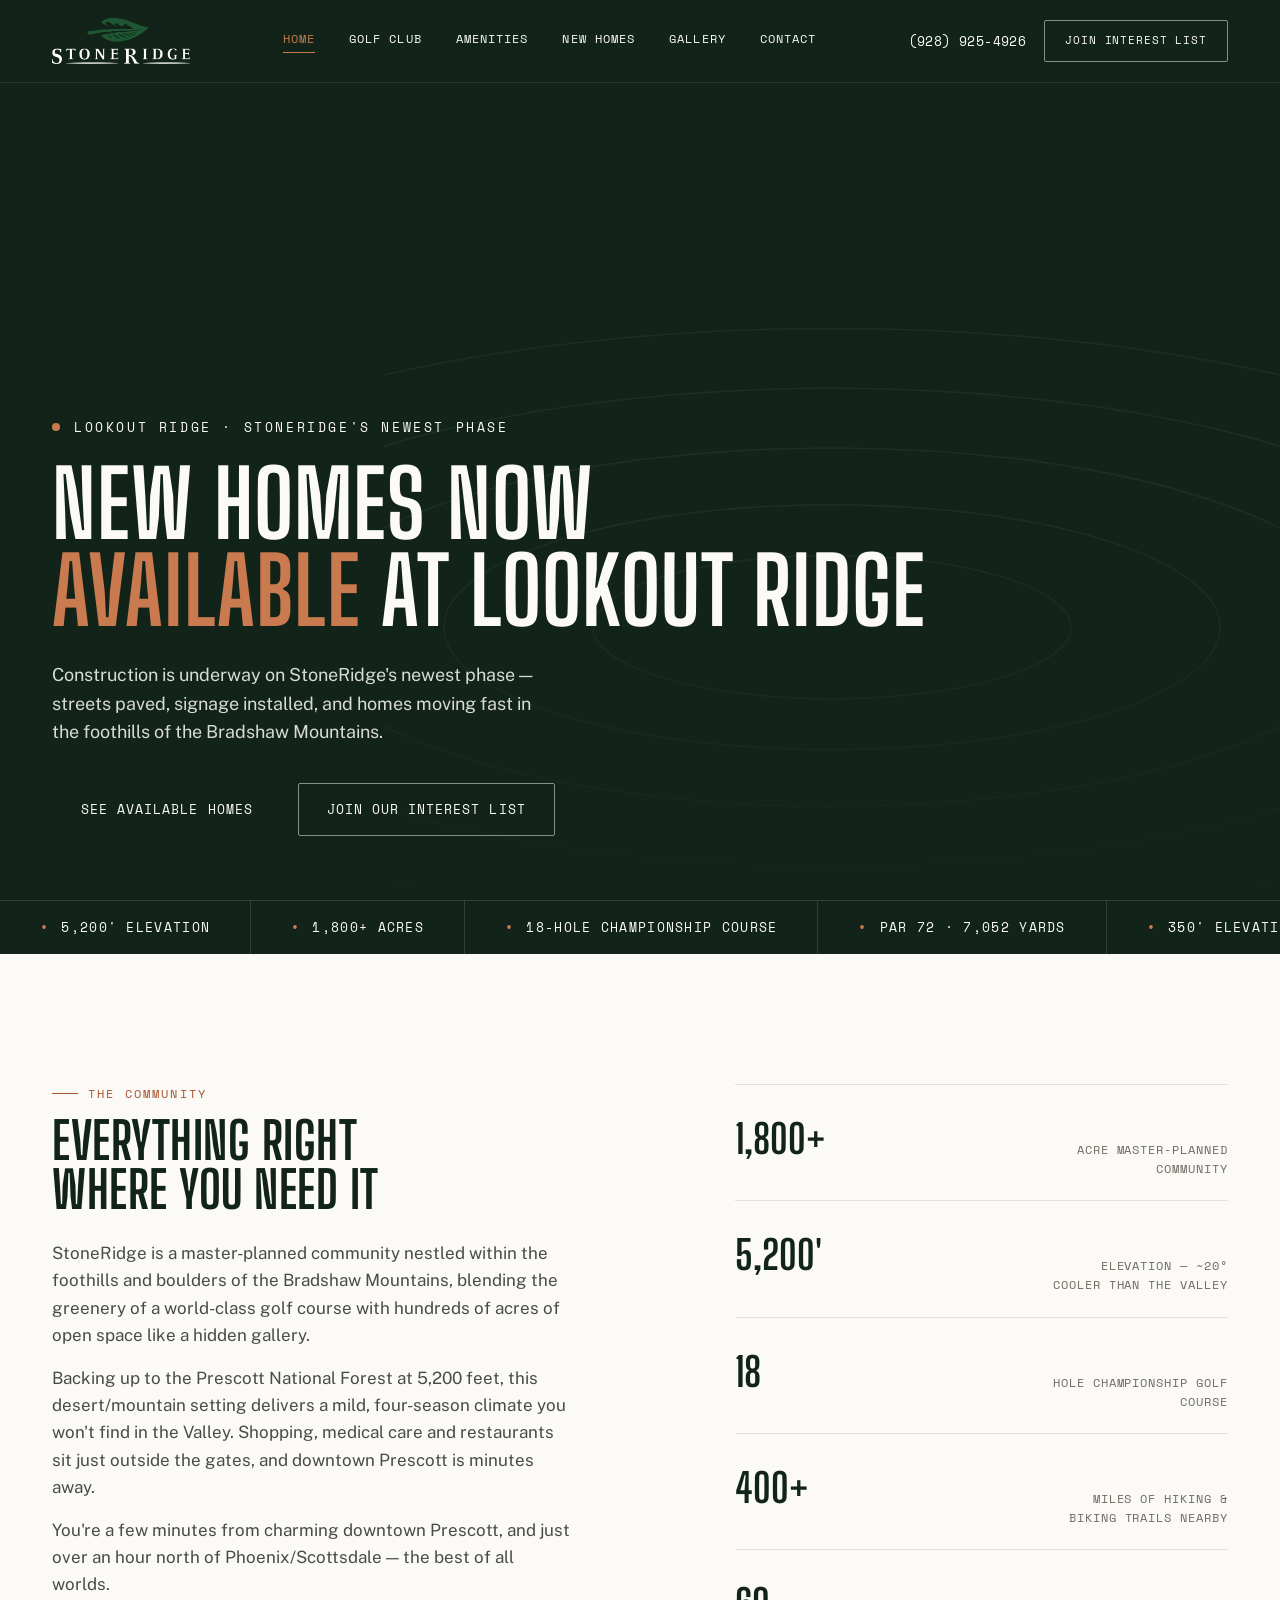
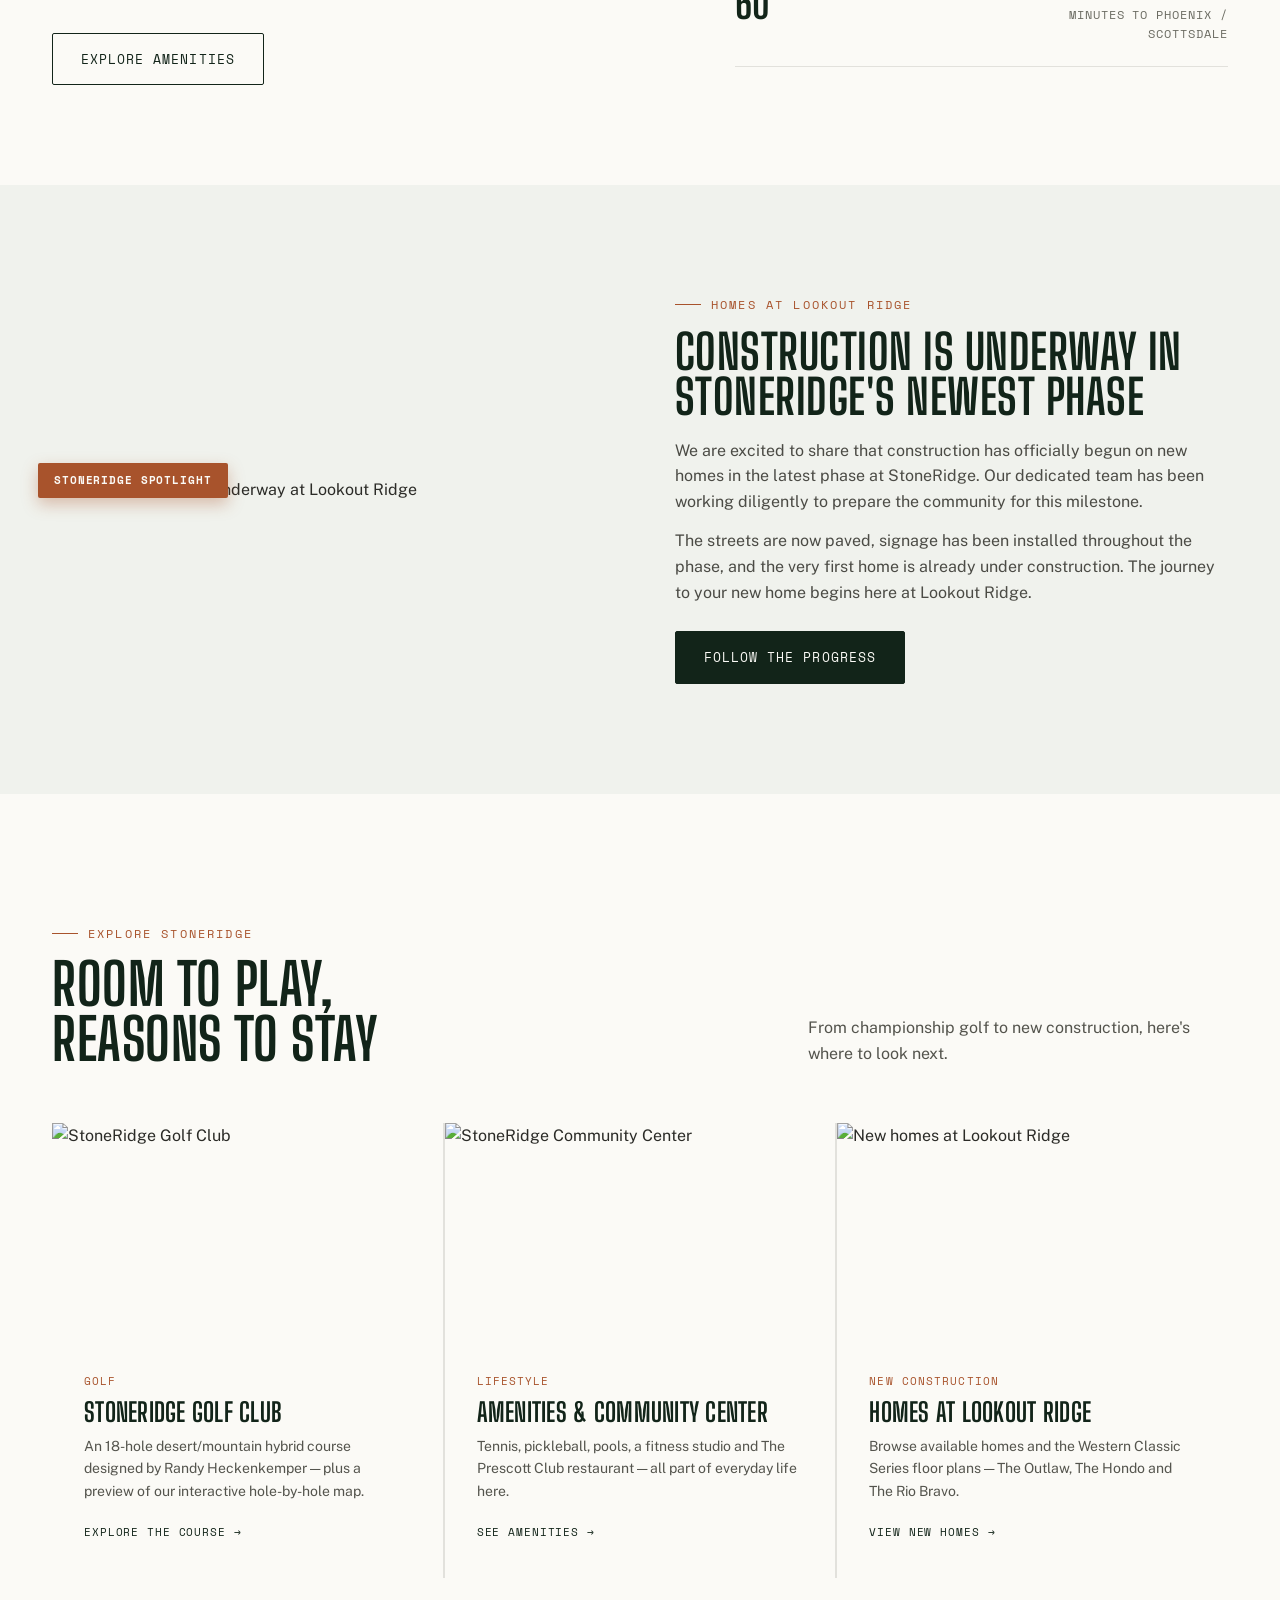
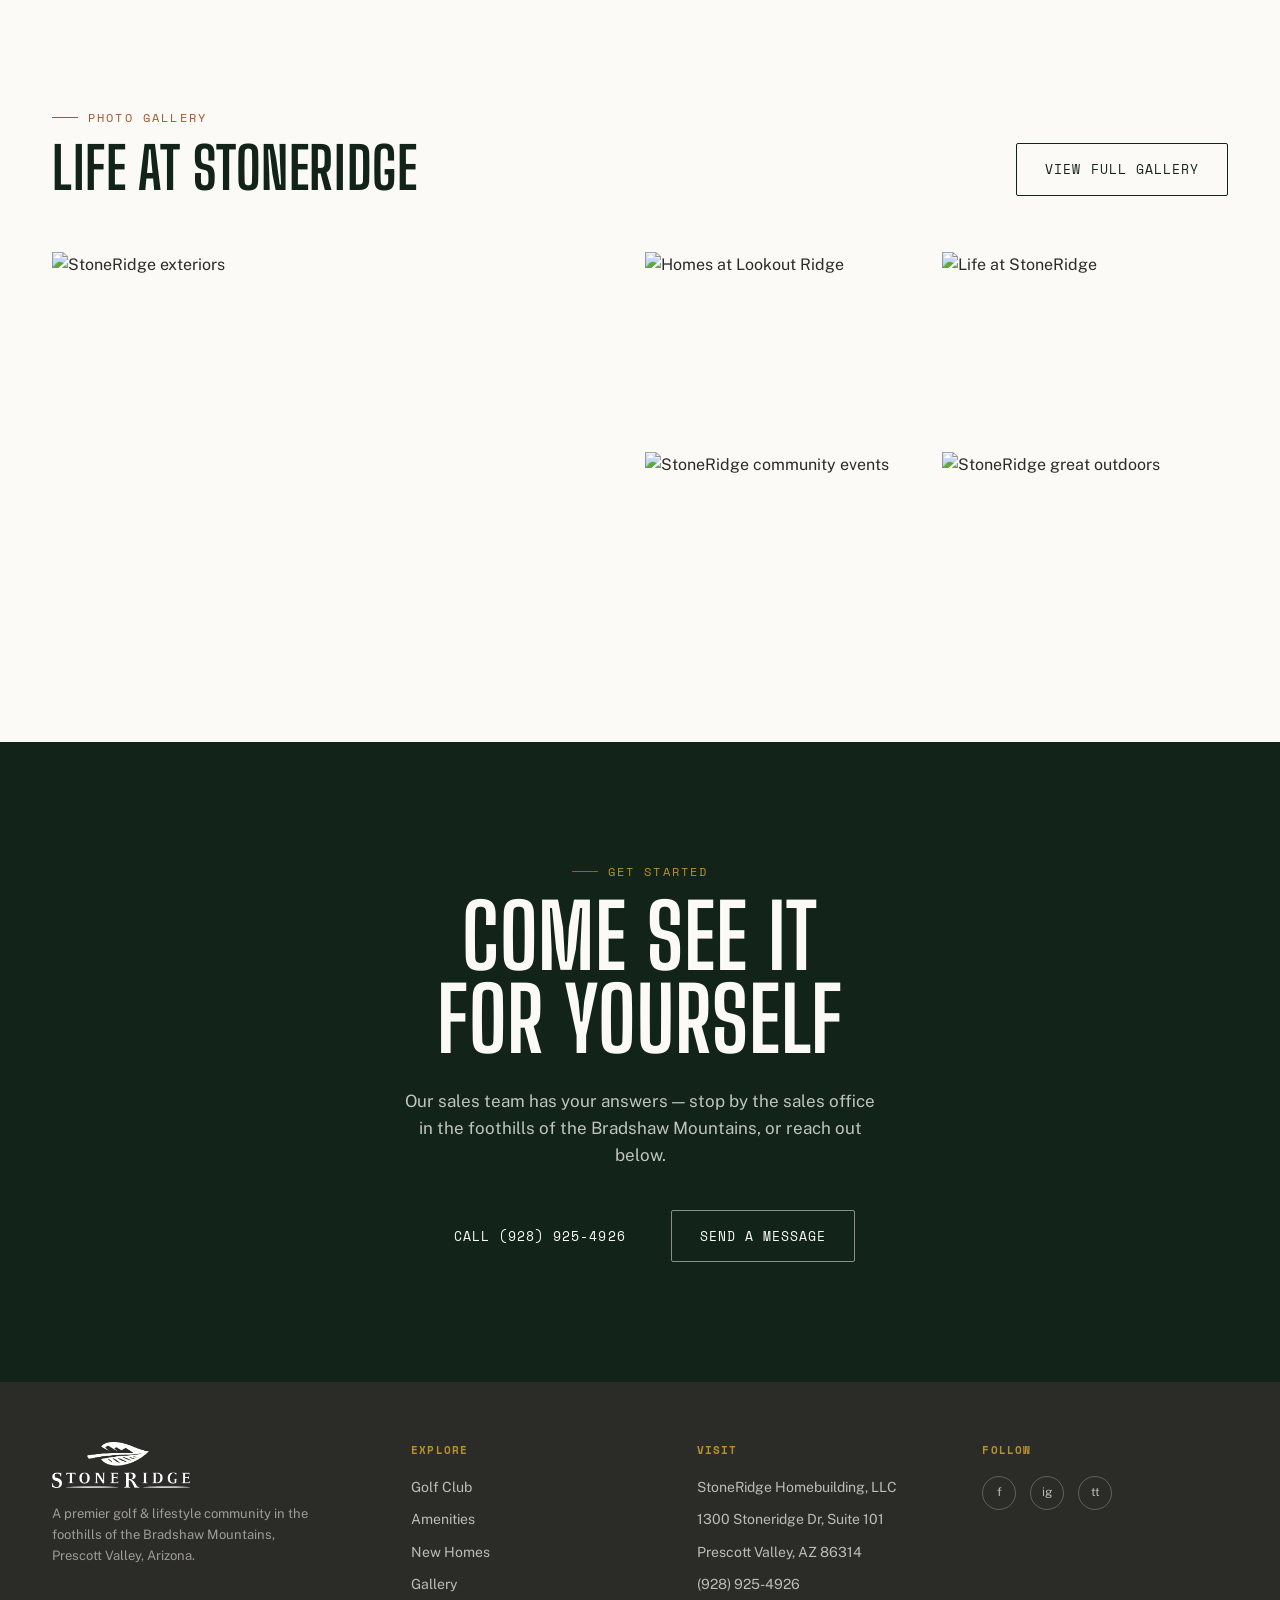
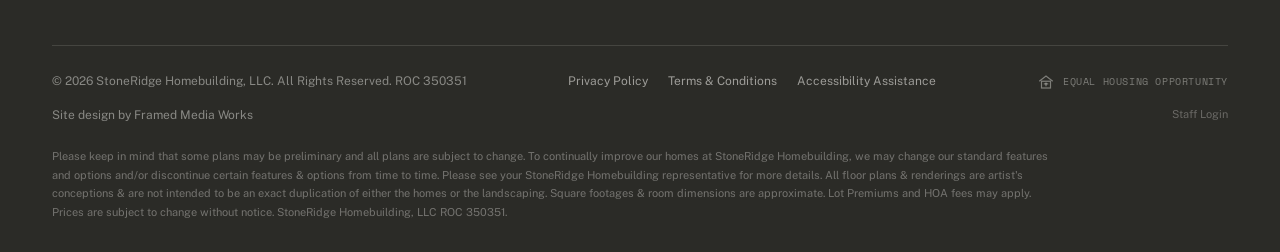
==== index.html @ 7a3c0e63 "Add files via upload" ====
<!DOCTYPE html>
<html lang="en">
<head>
<meta charset="UTF-8">
<meta name="viewport" content="width=device-width, initial-scale=1.0">
<meta name="description" content="New homes now available at Lookout Ridge in StoneRidge, an 1800+ acre golf community in the foothills of the Bradshaw Mountains, Prescott Valley, AZ.">
<link rel="icon" type="image/png" href="logo.png">
<title>StoneRidge | New Homes Now Available at Lookout Ridge — Prescott Valley, AZ</title>
<link rel="preconnect" href="https://fonts.googleapis.com">
<link rel="preconnect" href="https://fonts.gstatic.com" crossorigin>
<link href="https://fonts.googleapis.com/css2?family=Big+Shoulders+Display:wght@500;600;700;800&family=Public+Sans:ital,wght@0,400;0,500;0,600;0,700;1,400&family=Space+Mono:wght@400;700&family=Cormorant+Garamond:wght@500;600;700&display=swap" rel="stylesheet">
<link rel="stylesheet" href="styles.css">
</head>
<body>

<header id="siteHeader">
  <div class="wrap">
    <a href="index.html" class="brand">
      <img src="logo.png" alt="StoneRidge logo">
    </a>
    <nav class="primary">
      <a href="index.html" class="active">Home</a>
      <a href="golf.html">Golf Club</a>
      <a href="amenities.html">Amenities</a>
      <a href="homes.html">New Homes</a>
      <a href="gallery.html">Gallery</a>
      <a href="contact.html">Contact</a>
    </nav>
    <div class="nav-actions">
      <a href="tel:9289254926" class="nav-phone">(928) 925-4926</a>
      <a href="contact.html" class="btn btn-ghost nav-cta" style="padding:11px 20px; font-size:11px;">Join Interest List</a>
      <button class="menu-toggle" aria-label="Menu"><span></span><span></span><span></span></button>
    </div>
  </div>
</header>

<section class="hero" id="top">
  <video class="hero-video" autoplay muted loop playsinline poster="https://dlqxt4mfnxo6k.cloudfront.net/stoneridgeaz.com/aHR0cHM6Ly9zMy5hbWF6b25hd3MuY29tL2J1aWxkZXJjbG91ZC9mZTkyZGUzYTQyYTE5ZjgwYjQ0NTRmMjgwMTBiMTljNC5qcGVn/1200/1200">
    <source src="https://s3.amazonaws.com/buildercloud/4cd94a18edd089f6a15678c3bdba59fe.mp4" type="video/mp4">
  </video>
  <div class="hero-scrim"></div>
  <div class="hero-content">
    <div class="wrap">
      <div class="hero-tag"><span></span>Lookout Ridge &middot; StoneRidge's Newest Phase</div>
      <h1>New Homes Now<br><em>Available</em> at Lookout Ridge</h1>
      <p class="hero-sub">Construction is underway on StoneRidge's newest phase &mdash; streets paved, signage installed, and homes moving fast in the foothills of the Bradshaw Mountains.</p>
      <div class="hero-ctas">
        <a href="homes.html" class="btn btn-solid">See Available Homes</a>
        <a href="contact.html" class="btn btn-ghost">Join Our Interest List</a>
      </div>
    </div>
  </div>
</section>

<div class="ticker">
  <div class="ticker-track" id="tickerTrack"></div>
</div>

<section class="intro">
  <div class="wrap intro-grid">
    <div>
      <div class="eyebrow">The Community</div>
      <h2>Everything right<br>where you need it</h2>
      <p>StoneRidge is a master-planned community nestled within the foothills and boulders of the Bradshaw Mountains, blending the greenery of a world-class golf course with hundreds of acres of open space like a hidden gallery.</p>
      <p>Backing up to the Prescott National Forest at 5,200 feet, this desert/mountain setting delivers a mild, four-season climate you won't find in the Valley. Shopping, medical care and restaurants sit just outside the gates, and downtown Prescott is minutes away.</p>
      <p>You're a few minutes from charming downtown Prescott, and just over an hour north of Phoenix/Scottsdale &mdash; the best of all worlds.</p>
      <div style="margin-top:34px;"><a href="amenities.html" class="btn btn-line">Explore Amenities</a></div>
    </div>
    <div class="reveal stat-col">
      <div class="stat-row"><span class="num">1,800+</span><span class="label">Acre Master-Planned Community</span></div>
      <div class="stat-row"><span class="num">5,200'</span><span class="label">Elevation &mdash; ~20&deg; Cooler Than the Valley</span></div>
      <div class="stat-row"><span class="num">18</span><span class="label">Hole Championship Golf Course</span></div>
      <div class="stat-row"><span class="num">400+</span><span class="label">Miles of Hiking &amp; Biking Trails Nearby</span></div>
      <div class="stat-row"><span class="num">60</span><span class="label">Minutes to Phoenix / Scottsdale</span></div>
    </div>
  </div>
</section>

<section class="spotlight">
  <div class="wrap spotlight-grid">
    <div class="spotlight-photo reveal">
      <span class="spot-badge">StoneRidge Spotlight</span>
      <img src="https://dlqxt4mfnxo6k.cloudfront.net/stoneridgeaz.com/aHR0cHM6Ly9zMy5hbWF6b25hd3MuY29tL2J1aWxkZXJjbG91ZC84OTZjNGMxN2I1YjY0ZDI0NjM1M2QxNGMyM2ExODU1OC5qcGVn/exact/webp/900/650" alt="Home construction underway at Lookout Ridge" loading="lazy">
    </div>
    <div class="reveal">
      <div class="eyebrow">Homes at Lookout Ridge</div>
      <h2>Construction is underway in StoneRidge's newest phase</h2>
      <p>We are excited to share that construction has officially begun on new homes in the latest phase at StoneRidge. Our dedicated team has been working diligently to prepare the community for this milestone.</p>
      <p>The streets are now paved, signage has been installed throughout the phase, and the very first home is already under construction. The journey to your new home begins here at Lookout Ridge.</p>
      <div style="margin-top:26px;"><a href="homes.html" class="btn btn-solid">Follow the Progress</a></div>
    </div>
  </div>
</section>

<section class="amenities" style="padding-top:130px;">
  <div class="wrap">
    <div class="sec-head">
      <div>
        <div class="eyebrow">Explore StoneRidge</div>
        <h2>Room to play,<br>reasons to stay</h2>
      </div>
      <p>From championship golf to new construction, here's where to look next.</p>
    </div>
    <div class="reveal teaser-grid">
      <a href="golf.html" class="teaser-card">
        <div class="teaser-photo"><img src="https://dlqxt4mfnxo6k.cloudfront.net/stoneridgeaz.com/aHR0cHM6Ly9zMy5hbWF6b25hd3MuY29tL2J1aWxkZXJjbG91ZC9hYTNhNzZiZWFmZDJlMjJmYTNmMjhjZjY3Y2JlMjE2MS5qcGVn/webp/900/700" alt="StoneRidge Golf Club" loading="lazy"></div>
        <div class="teaser-body">
          <div class="plan-eyebrow">Golf</div>
          <h3>StoneRidge Golf Club</h3>
          <p>An 18-hole desert/mountain hybrid course designed by Randy Heckenkemper &mdash; plus a preview of our interactive hole-by-hole map.</p>
          <span class="teaser-link">Explore the Course</span>
        </div>
      </a>
      <a href="amenities.html" class="teaser-card">
        <div class="teaser-photo"><img src="https://dlqxt4mfnxo6k.cloudfront.net/stoneridgeaz.com/aHR0cHM6Ly9zMy5hbWF6b25hd3MuY29tL2J1aWxkZXJjbG91ZC9jOWQwM2YyOTIwMWM0OTZlNTkwODJlMjNkZmJhNjliZS53ZWJw/webp/900/700" alt="StoneRidge Community Center" loading="lazy"></div>
        <div class="teaser-body">
          <div class="plan-eyebrow">Lifestyle</div>
          <h3>Amenities &amp; Community Center</h3>
          <p>Tennis, pickleball, pools, a fitness studio and The Prescott Club restaurant &mdash; all part of everyday life here.</p>
          <span class="teaser-link">See Amenities</span>
        </div>
      </a>
      <a href="homes.html" class="teaser-card">
        <div class="teaser-photo"><img src="https://dlqxt4mfnxo6k.cloudfront.net/stoneridgeaz.com/aHR0cHM6Ly9zMy5hbWF6b25hd3MuY29tL2J1aWxkZXJjbG91ZC8zYThkZTEyMGMwMTIxODY3ODQwZTRhNTZhMjQyNDRmYi5qcGVn/exact/webp/900/700" alt="New homes at Lookout Ridge" loading="lazy"></div>
        <div class="teaser-body">
          <div class="plan-eyebrow">New Construction</div>
          <h3>Homes at Lookout Ridge</h3>
          <p>Browse available homes and the Western Classic Series floor plans &mdash; The Outlaw, The Hondo and The Rio Bravo.</p>
          <span class="teaser-link">View New Homes</span>
        </div>
      </a>
    </div>
  </div>
</section>

<section class="gallery" style="padding-top:0;">
  <div class="wrap">
    <div class="sec-head">
      <div>
        <div class="eyebrow">Photo Gallery</div>
        <h2>Life at StoneRidge</h2>
      </div>
      <a href="gallery.html" class="btn btn-line">View Full Gallery</a>
    </div>
    <div class="reveal gal-grid">
      <a href="gallery.html"><img src="https://dlqxt4mfnxo6k.cloudfront.net/stoneridgeaz.com/aHR0cHM6Ly9zMy5hbWF6b25hd3MuY29tL2J1aWxkZXJjbG91ZC84NWZhNGJhYWIwMTkyYTM4ZWUxYTkwYjQyMjZkYTc2NS5qcGVn/exact/webp/600/400" alt="StoneRidge exteriors" loading="lazy"></a>
      <a href="gallery.html"><img src="https://dlqxt4mfnxo6k.cloudfront.net/stoneridgeaz.com/aHR0cHM6Ly9zMy5hbWF6b25hd3MuY29tL2J1aWxkZXJjbG91ZC84OTZjNGMxN2I1YjY0ZDI0NjM1M2QxNGMyM2ExODU1OC5qcGVn/exact/webp/600/400" alt="Homes at Lookout Ridge" loading="lazy"></a>
      <a href="gallery.html"><img src="https://dlqxt4mfnxo6k.cloudfront.net/stoneridgeaz.com/aHR0cHM6Ly9zMy5hbWF6b25hd3MuY29tL2J1aWxkZXJjbG91ZC9jNjJhMzlmMDJiMDMyZDU4MjZkNjAzMTY3MjY1ZTQ4My5qcGVn/exact/webp/600/400" alt="Life at StoneRidge" loading="lazy"></a>
      <a href="gallery.html"><img src="https://dlqxt4mfnxo6k.cloudfront.net/stoneridgeaz.com/aHR0cHM6Ly9zMy5hbWF6b25hd3MuY29tL2J1aWxkZXJjbG91ZC9hMTM5NzY1ODY3YTRmMjQ4MzAxZWVmYzVhZGE2NzVjMy5qcGVn/exact/webp/600/400" alt="StoneRidge community events" loading="lazy"></a>
      <a href="gallery.html"><img src="https://dlqxt4mfnxo6k.cloudfront.net/stoneridgeaz.com/aHR0cHM6Ly9zMy5hbWF6b25hd3MuY29tL2J1aWxkZXJjbG91ZC8xNTFjODNmYzQwODFlNjUzOWVmNmFmYmUzOGU5MTdjZi5qcGVn/exact/webp/600/400" alt="StoneRidge great outdoors" loading="lazy"></a>
    </div>
  </div>
</section>

<section class="cta" id="contact">
  <div class="wrap">
    <div class="eyebrow" style="justify-content:center; color:var(--gold);">Get Started</div>
    <h2>Come see it<br>for yourself</h2>
    <p>Our sales team has your answers &mdash; stop by the sales office in the foothills of the Bradshaw Mountains, or reach out below.</p>
    <div class="cta-ctas">
      <a href="tel:9289254926" class="btn btn-solid">Call (928) 925-4926</a>
      <a href="contact.html" class="btn btn-ghost">Send a Message</a>
    </div>
  </div>
</section>

<footer>
  <div class="wrap">
    <div class="foot-grid">
      <div class="foot-brand">
        <img src="logo.png" alt="StoneRidge logo" style="height:46px; filter:brightness(0) invert(1); margin-bottom:16px;">
        <p>A premier golf &amp; lifestyle community in the foothills of the Bradshaw Mountains, Prescott Valley, Arizona.</p>
      </div>
      <div>
        <h5>Explore</h5>
        <ul>
          <li><a href="golf.html">Golf Club</a></li>
          <li><a href="amenities.html">Amenities</a></li>
          <li><a href="homes.html">New Homes</a></li>
          <li><a href="gallery.html">Gallery</a></li>
        </ul>
      </div>
      <div>
        <h5>Visit</h5>
        <ul>
          <li>StoneRidge Homebuilding, LLC</li>
          <li>1300 Stoneridge Dr, Suite 101</li>
          <li>Prescott Valley, AZ 86314</li>
          <li><a href="tel:9289254926">(928) 925-4926</a></li>
        </ul>
      </div>
      <div>
        <h5>Follow</h5>
        <div class="foot-social">
          <a href="https://www.facebook.com/StoneRidgeCommunityCenter/" aria-label="Facebook">f</a>
          <a href="https://www.instagram.com/stoneridgeaz" aria-label="Instagram">ig</a>
          <a href="https://www.tiktok.com/@stoneridgeaz" aria-label="TikTok">tt</a>
        </div>
      </div>
    </div>
    <div class="foot-bottom">
      <span>&copy; 2026 StoneRidge Homebuilding, LLC. All Rights Reserved. ROC 350351</span>
      <div class="foot-links">
        <a href="https://www.stoneridgeaz.com/privacy-policy">Privacy Policy</a>
        <a href="https://www.stoneridgeaz.com/terms">Terms &amp; Conditions</a>
        <a href="https://www.stoneridgeaz.com/accessibility">Accessibility Assistance</a>
      </div>
      <span class="eq-housing">Equal Housing Opportunity</span>
      <span>Site design by Framed Media Works</span>
      <a href="admin/" style="color:rgba(251,250,246,0.3); font-size:11px;">Staff Login</a>
    </div>
    <p class="foot-legal">Please keep in mind that some plans may be preliminary and all plans are subject to change. To continually improve our homes at StoneRidge Homebuilding, we may change our standard features and options and/or discontinue certain features &amp; options from time to time. Please see your StoneRidge Homebuilding representative for more details. All floor plans &amp; renderings are artist's conceptions &amp; are not intended to be an exact duplication of either the homes or the landscaping. Square footages &amp; room dimensions are approximate. Lot Premiums and HOA fees may apply. Prices are subject to change without notice. StoneRidge Homebuilding, LLC ROC 350351.</p>
  </div>
</footer>

<script src="site.js"></script>
</body>
</html>
---- styles.css ----
:root{
  --pine:#1E3A2B;
  --pine-dark:#122419;
  --canyon:#A8532C;
  --canyon-light:#C97A4F;
  --stone:#F0F2ED;
  --stone-deep:#E4E7DD;
  --granite:#2B2B27;
  --gold:#B8912F;
  --ivory:#FBFAF6;
  --line:rgba(43,43,39,0.12);
  --shadow:0 20px 50px -20px rgba(30,58,43,0.35);
}
*{box-sizing:border-box; margin:0; padding:0;}
::selection{background:var(--canyon); color:var(--ivory);}
html{scroll-behavior:smooth;}
body{
  font-family:'Public Sans', sans-serif;
  color:var(--granite);
  background:var(--ivory);
  line-height:1.6;
  overflow-x:hidden;
}
h1,h2,h3,h4{
  font-family:'Big Shoulders Display', sans-serif;
  text-transform:uppercase;
  letter-spacing:0.01em;
  line-height:0.95;
  color:var(--pine-dark);
}
.eyebrow{
  font-family:'Space Mono', monospace;
  font-size:12px;
  letter-spacing:0.18em;
  text-transform:uppercase;
  color:var(--canyon);
  display:flex;
  align-items:center;
  gap:10px;
  margin-bottom:14px;
}
.eyebrow::before{
  content:'';
  width:26px;
  height:1px;
  background:var(--canyon);
  display:inline-block;
}
a{color:inherit; text-decoration:none;}
img{max-width:100%; display:block;}
.wrap{max-width:1240px; margin:0 auto; padding:0 32px;}
section{position:relative;}
.btn{
  display:inline-flex;
  align-items:center;
  gap:10px;
  font-family:'Space Mono', monospace;
  font-size:13px;
  letter-spacing:0.08em;
  text-transform:uppercase;
  padding:15px 28px;
  border:1px solid var(--pine-dark);
  border-radius:2px;
  transition:all .25s ease;
  white-space:nowrap;
  cursor:pointer;
  background:none;
}
.btn-solid{background:var(--pine-dark); color:var(--ivory);}
.btn-solid:hover{background:var(--canyon); border-color:var(--canyon);}
.btn-ghost{background:transparent; color:var(--ivory); border-color:rgba(251,250,246,0.5);}
.btn-ghost:hover{border-color:var(--ivory); background:rgba(251,250,246,0.08);}
.btn-line{background:transparent; color:var(--pine-dark); border-color:var(--pine-dark);}
.btn-line:hover{background:var(--pine-dark); color:var(--ivory);}

/* ---------- NAV ---------- */
header{
  position:fixed; top:0; left:0; right:0; z-index:100;
  padding:18px 0;
  transition:box-shadow .35s ease, padding .35s ease, background .35s ease;
  background:var(--pine-dark);
  box-shadow:0 1px 0 rgba(251,250,246,0.08);
}
header.scrolled, header.solid{
  padding:13px 0;
  box-shadow:0 4px 24px -6px rgba(0,0,0,0.35);
}
header .wrap{display:flex; align-items:center; justify-content:space-between;}
.brand{display:flex; align-items:center; gap:13px;}
.brand img{height:46px; width:auto;}
.brand-word{
  font-family:'Cormorant Garamond', serif;
  font-size:23px;
  font-weight:600;
  letter-spacing:0.04em;
  color:var(--ivory);
  text-transform:uppercase;
  display:inline-flex;
  align-items:baseline;
}
.brand-word .cap{font-size:1.28em; font-weight:700;}
nav.primary{display:flex; align-items:center; gap:34px;}
nav.primary a{
  font-family:'Space Mono', monospace;
  font-size:12px;
  letter-spacing:0.09em;
  text-transform:uppercase;
  color:var(--ivory);
  position:relative;
  padding-bottom:4px;
}
nav.primary a::after{
  content:''; position:absolute; left:0; bottom:0; height:1px; width:0;
  background:var(--canyon-light); transition:width .25s ease;
}
nav.primary a:hover::after, nav.primary a.active::after{width:100%;}
nav.primary a.active{color:var(--canyon-light) !important;}
.nav-actions{display:flex; align-items:center; gap:18px;}
.nav-phone{
  font-family:'Space Mono', monospace;
  font-size:13px;
  color:var(--ivory);
  letter-spacing:0.03em;
}
.menu-toggle{display:none; background:none; border:none; cursor:pointer; padding:6px;}
.menu-toggle span{display:block; width:24px; height:2px; background:var(--ivory); margin:5px 0;}

/* ---------- HOME HERO ---------- */
.hero{
  height:100vh;
  min-height:640px;
  display:flex;
  align-items:flex-end;
  position:relative;
  overflow:hidden;
  background:var(--pine-dark);
}
.hero-video{
  position:absolute; inset:0;
  width:100%; height:100%;
  object-fit:cover;
  z-index:0;
}
.hero-scrim{
  position:absolute; inset:0;
  background:linear-gradient(to top, rgba(18,36,25,0.92) 0%, rgba(18,36,25,0.28) 45%, rgba(18,36,25,0.55) 100%);
  z-index:1;
}
.hero::before{
  content:'';
  position:absolute; inset:0;
  background-image:url('data:image/svg+xml;utf8,<svg xmlns="http://www.w3.org/2000/svg" width="600" height="600"><g fill="none" stroke="rgba(251,250,246,0.08)" stroke-width="1"><ellipse cx="300" cy="420" rx="560" ry="200"/><ellipse cx="300" cy="420" rx="460" ry="160"/><ellipse cx="300" cy="420" rx="360" ry="120"/><ellipse cx="300" cy="420" rx="260" ry="82"/><ellipse cx="300" cy="420" rx="160" ry="48"/></g></svg>');
  background-repeat:no-repeat;
  background-position:top right;
  background-size:70% auto;
  opacity:.9;
  pointer-events:none;
  z-index:1;
}
.hero-content{position:relative; z-index:2; width:100%; padding-bottom:64px;}
.hero-content .hero-tag, .hero-content h1, .hero-content .hero-sub, .hero-content .hero-ctas{
  opacity:0; transform:translateY(22px);
  animation:heroIn .8s ease forwards;
}
.hero-content h1{animation-delay:.12s;}
.hero-content .hero-sub{animation-delay:.24s;}
.hero-content .hero-ctas{animation-delay:.36s;}
@keyframes heroIn{to{opacity:1; transform:none;}}
@media (prefers-reduced-motion: reduce){
  .hero-content .hero-tag, .hero-content h1, .hero-content .hero-sub, .hero-content .hero-ctas{
    opacity:1; transform:none; animation:none;
  }
}
.hero .wrap{width:100%;}
.hero-tag{
  font-family:'Space Mono', monospace;
  color:var(--ivory);
  font-size:13px;
  letter-spacing:0.2em;
  text-transform:uppercase;
  opacity:.9;
  margin-bottom:22px;
  display:flex; align-items:center; gap:14px;
}
.hero-tag span{width:8px; height:8px; border-radius:50%; background:var(--canyon-light); display:inline-block;}
.hero h1{font-size:clamp(42px, 7.2vw, 100px); color:var(--ivory); font-weight:700; max-width:920px;}
.hero h1 em{font-style:normal; color:var(--canyon-light);}
.hero-sub{color:rgba(251,250,246,0.85); font-size:18px; max-width:500px; margin:26px 0 36px; font-weight:400;}
.hero-ctas{display:flex; gap:16px; flex-wrap:wrap;}

/* ---------- PAGE HEADER (interior pages) ---------- */
.page-header{
  padding:190px 0 90px;
  background:var(--pine-dark);
  position:relative;
  overflow:hidden;
}
.page-header::before{
  content:'';
  position:absolute; inset:0;
  background-image:url('data:image/svg+xml;utf8,<svg xmlns="http://www.w3.org/2000/svg" width="800" height="800"><g fill="none" stroke="rgba(251,250,246,0.06)" stroke-width="1"><circle cx="900" cy="0" r="620"/><circle cx="900" cy="0" r="500"/><circle cx="900" cy="0" r="380"/><circle cx="900" cy="0" r="260"/><circle cx="900" cy="0" r="140"/></g></svg>');
  background-repeat:no-repeat;
  background-position:top right;
  pointer-events:none;
}
.page-header .wrap{position:relative; z-index:2;}
.page-header .eyebrow{color:var(--gold);}
.page-header h1{font-size:clamp(40px,6.5vw,80px); color:var(--ivory); max-width:820px;}
.page-header p{color:rgba(251,250,246,0.75); max-width:520px; font-size:17px; margin-top:18px;}
.breadcrumb{
  font-family:'Space Mono',monospace; font-size:11px; letter-spacing:0.08em; text-transform:uppercase;
  color:rgba(251,250,246,0.55); margin-bottom:22px;
}
.breadcrumb a{color:rgba(251,250,246,0.8);}
.breadcrumb a:hover{color:var(--gold);}

/* Elevation ticker strip */
.ticker{background:var(--pine-dark); border-top:1px solid rgba(251,250,246,0.12); overflow:hidden; position:relative; z-index:3;}
.ticker-track{display:flex; width:max-content; animation:scroll 32s linear infinite;}
@keyframes scroll{ from{transform:translateX(0);} to{transform:translateX(-50%);} }
.ticker-item{
  font-family:'Space Mono', monospace; font-size:13px; letter-spacing:0.1em; text-transform:uppercase;
  color:var(--ivory); padding:16px 40px; display:flex; align-items:center; gap:12px;
  white-space:nowrap; border-right:1px solid rgba(251,250,246,0.14);
}
.ticker-item b{color:var(--canyon-light); font-weight:700;}

/* ---------- INTRO / STATS ---------- */
.intro{padding:130px 0 100px; background:var(--ivory);}
.intro-grid{display:grid; grid-template-columns:1.1fr 0.9fr; gap:80px; align-items:start;}
.intro h2{font-size:clamp(34px,4vw,54px); margin-bottom:26px;}
.intro p{font-size:17px; color:#4b4b45; max-width:52ch;}
.intro p + p{margin-top:16px;}
.stat-col{display:flex; flex-direction:column; gap:0; border-top:1px solid var(--line);}
.stat-row{display:flex; justify-content:space-between; align-items:baseline; padding:22px 0; border-bottom:1px solid var(--line);}
.stat-row .num{font-family:'Big Shoulders Display', sans-serif; font-size:40px; font-weight:700; color:var(--pine-dark);}
.stat-row .label{font-family:'Space Mono', monospace; font-size:12px; letter-spacing:0.08em; text-transform:uppercase; color:#6b6b62; text-align:right; max-width:180px;}

/* ---------- SECTION HEADERS (generic) ---------- */
.sec-head{display:flex; justify-content:space-between; align-items:flex-end; gap:40px; margin-bottom:56px; flex-wrap:wrap;}
.sec-head h2{font-size:clamp(34px,4.5vw,58px); max-width:640px;}
.sec-head p{color:#54544d; max-width:420px; font-size:16px;}

/* ---------- TEASER CARDS (home page links to interior pages) ---------- */
.teaser-grid{display:grid; grid-template-columns:repeat(3,1fr); gap:2px; background:var(--line);}
.teaser-card{background:var(--ivory); display:block; overflow:hidden; position:relative; transition:transform .3s ease;}
.teaser-photo{height:220px; overflow:hidden;}
.teaser-photo img{width:100%; height:100%; object-fit:cover; transition:transform .5s ease;}
.teaser-card:hover .teaser-photo img{transform:scale(1.06);}
.teaser-body{padding:30px 32px 34px;}
.teaser-body .plan-eyebrow{font-family:'Space Mono',monospace; font-size:11px; letter-spacing:0.1em; text-transform:uppercase; color:var(--canyon); margin-bottom:10px;}
.teaser-body h3{font-size:26px; color:var(--pine-dark); margin-bottom:10px;}
.teaser-body p{font-size:14px; color:#54544d; margin-bottom:16px;}
.teaser-link{font-family:'Space Mono',monospace; font-size:11px; letter-spacing:0.08em; text-transform:uppercase; color:var(--pine-dark); display:inline-flex; align-items:center; gap:8px;}
.teaser-link::after{content:'\2192';}

/* ---------- GOLF (dark section, used on home teaser + golf page) ---------- */
.golf-dark{background:var(--pine-dark); color:var(--ivory); padding:120px 0; position:relative; overflow:hidden;}
.golf-dark::after{
  content:'';
  position:absolute; inset:0;
  background-image:url('data:image/svg+xml;utf8,<svg xmlns="http://www.w3.org/2000/svg" width="800" height="800"><g fill="none" stroke="rgba(251,250,246,0.05)" stroke-width="1"><circle cx="120" cy="700" r="620"/><circle cx="120" cy="700" r="500"/><circle cx="120" cy="700" r="380"/><circle cx="120" cy="700" r="260"/><circle cx="120" cy="700" r="140"/></g></svg>');
  background-repeat:no-repeat; background-position:bottom left; pointer-events:none;
}
.golf-dark .wrap{position:relative; z-index:2;}
.golf-dark .sec-head h2{color:var(--ivory);}
.golf-dark .sec-head p{color:rgba(251,250,246,0.72);}
.golf-copy{max-width:720px; color:rgba(251,250,246,0.82); font-size:17px; margin-bottom:44px;}
.golf-copy p + p{margin-top:16px;}
.golf-copy b{color:var(--ivory); font-weight:600;}
.golf-contact-row{
  display:flex; gap:32px; flex-wrap:wrap; align-items:center; margin-bottom:56px; padding-bottom:34px;
  border-bottom:1px solid rgba(251,250,246,0.14);
  font-family:'Space Mono',monospace; font-size:12px; letter-spacing:0.05em; color:rgba(251,250,246,0.65);
}
.golf-contact-row a{color:var(--gold);}

/* interactive map card */
.map-card{background:var(--ivory); border-radius:6px; overflow:hidden; box-shadow:var(--shadow); color:var(--granite);}
.map-card-top{display:flex; justify-content:space-between; align-items:center; padding:24px 30px; border-bottom:1px solid var(--line); flex-wrap:wrap; gap:14px;}
.map-card-top .eyebrow{margin-bottom:0;}
.map-badge{
  font-family:'Space Mono', monospace; font-size:11px; letter-spacing:0.08em; text-transform:uppercase;
  background:var(--gold); color:var(--pine-dark); padding:6px 12px; border-radius:20px; font-weight:700;
}
.map-stage{position:relative; background:#D6D3BE;}
.map-stage svg{width:100%; height:auto; display:block;}
.hole-dot{
  position:absolute; width:24px; height:24px; transform:translate(-50%,-50%); border-radius:50%;
  background:var(--ivory); border:2px solid var(--canyon); cursor:pointer;
  display:flex; align-items:center; justify-content:center;
  font-family:'Space Mono', monospace; font-size:11px; font-weight:700; color:var(--pine-dark);
  box-shadow:0 4px 10px rgba(0,0,0,0.25); transition:transform .2s ease, background .2s ease; z-index:2;
}
.hole-dot:hover, .hole-dot.active{transform:translate(-50%,-50%) scale(1.35); background:var(--canyon); color:var(--ivory);}
.hole-dot::before{content:''; position:absolute; inset:-8px; border-radius:50%; border:1px solid rgba(168,83,44,0.5); animation:pulse 2.4s ease-out infinite;}
@keyframes pulse{0%{transform:scale(0.7); opacity:.9;} 100%{transform:scale(1.9); opacity:0;}}
.hole-panel{padding:26px 30px 30px; display:flex; gap:26px; align-items:flex-start; border-top:1px solid var(--line); background:var(--stone); min-height:108px;}
.hole-panel .hole-num{font-family:'Big Shoulders Display', sans-serif; font-size:56px; font-weight:800; color:var(--canyon); line-height:0.85; min-width:64px;}
.hole-panel .hole-info h4{font-size:18px; color:var(--pine-dark); margin-bottom:6px; letter-spacing:0.02em;}
.hole-panel .hole-info p{font-size:14px; color:#5c5c55; max-width:52ch;}
.map-hint{font-family:'Space Mono', monospace; font-size:11px; letter-spacing:0.05em; color:#7a7a70; display:block; margin-top:10px;}

/* ---------- AMENITIES ---------- */
.amenities{padding:130px 0; background:var(--ivory);}
.amen-grid{display:grid; grid-template-columns:repeat(3,1fr); gap:2px; background:var(--line);}
.amen-card{background:var(--ivory); padding:46px 38px; position:relative; overflow:hidden;}
.amen-card .amen-num{font-family:'Space Mono', monospace; font-size:12px; color:var(--canyon); letter-spacing:0.08em; margin-bottom:26px; display:block;}
.amen-card h3{font-size:26px; margin-bottom:14px; color:var(--pine-dark);}
.amen-card p{font-size:15px; color:#54544d;}
.amen-card img{width:100%; height:190px; object-fit:cover; border-radius:3px; margin-top:24px; filter:saturate(0.92);}
.amen-detail{padding:90px 0; border-top:1px solid var(--line);}
.amen-detail .detail-grid{display:grid; grid-template-columns:1fr 1fr; gap:70px; align-items:center;}
.amen-detail .detail-grid.reverse{direction:rtl;}
.amen-detail .detail-grid.reverse > *{direction:ltr;}
.amen-detail img{border-radius:4px; box-shadow:var(--shadow);}
.amen-detail h3{font-size:clamp(30px,3.6vw,44px); margin-bottom:18px;}
.amen-detail p{font-size:16px; color:#4b4b45; margin-bottom:14px;}

/* ---------- HOMES ---------- */
.homes{background:var(--stone); padding:130px 0;}
.avail-grid{display:grid; grid-template-columns:1.4fr 1fr; gap:28px; margin-bottom:90px;}
.avail-card{background:var(--ivory); border:1px solid var(--line); overflow:hidden;}
.avail-card.featured .avail-photo{height:340px; position:relative;}
.avail-photo img{width:100%; height:100%; object-fit:cover;}
.avail-status{
  position:absolute; top:18px; left:18px; font-family:'Space Mono',monospace; font-size:11px; letter-spacing:0.08em;
  text-transform:uppercase; background:var(--gold); color:var(--pine-dark); padding:6px 12px; border-radius:20px; font-weight:700;
}
.avail-body{padding:28px 30px 30px;}
.avail-body .plan-eyebrow{font-family:'Space Mono',monospace; font-size:11px; letter-spacing:0.1em; text-transform:uppercase; color:var(--canyon); margin-bottom:10px;}
.avail-body h3{font-size:28px; color:var(--pine-dark); margin-bottom:6px;}
.avail-addr{font-size:14px; color:#6b6b62; margin-bottom:16px;}
.avail-specs{display:flex; gap:18px; flex-wrap:wrap; margin-bottom:16px;}
.avail-specs span{font-family:'Space Mono',monospace; font-size:12px; letter-spacing:0.04em; color:var(--granite); background:var(--stone); padding:6px 12px; border-radius:20px;}
.avail-body p.desc{font-size:14px; color:#54544d; margin-bottom:20px;}
.thumb-row{display:grid; grid-template-columns:repeat(4,1fr); gap:8px;}
.thumb-row img{width:100%; height:70px; object-fit:cover; border-radius:2px;}
.avail-card.sold{display:flex; flex-direction:column; justify-content:center;}
.avail-card.sold .avail-body{padding:34px 30px;}
.avail-card.sold .avail-status{position:static; display:inline-block; margin-bottom:16px; background:var(--stone-deep); color:#6b6b62;}

.plan-row{display:grid; grid-template-columns:repeat(3,1fr); gap:28px;}
.plan-card{background:var(--ivory); border:1px solid var(--line); padding:36px 32px; transition:border-color .25s ease, transform .25s ease;}
.plan-card:hover{border-color:var(--canyon); transform:translateY(-6px);}
.plan-card .plan-eyebrow{font-family:'Space Mono', monospace; font-size:11px; letter-spacing:0.1em; text-transform:uppercase; color:var(--gold); margin-bottom:16px;}
.plan-card h3{font-size:32px; color:var(--pine-dark); margin-bottom:8px;}
.plan-card .plan-sqft{font-family:'Space Mono', monospace; font-size:14px; color:var(--canyon); margin-bottom:18px; display:block;}
.plan-card p{font-size:14px; color:#5c5c55;}
.plan-price{
  margin-top:18px; padding-top:16px; border-top:1px solid var(--line);
  font-family:'Space Mono',monospace; font-size:14px; font-weight:700; color:var(--pine-dark); letter-spacing:0.03em;
}

/* Homebuying process — vertical numbered list */
.process{padding:120px 0; background:var(--ivory);}
.process-list{max-width:820px;}
.process-item{
  display:flex; gap:34px; padding:34px 0; border-bottom:1px solid var(--line); align-items:flex-start;
}
.process-item:first-child{border-top:1px solid var(--line);}
.process-item .step-num{
  font-family:'Big Shoulders Display', sans-serif; font-size:48px; font-weight:800;
  -webkit-text-stroke:1.5px var(--canyon); color:transparent; line-height:1; min-width:66px;
}
.process-item h4{font-size:19px; color:var(--pine-dark); margin-bottom:8px; text-transform:none; font-family:'Public Sans',sans-serif; font-weight:700;}
.process-item p{font-size:15px; color:#54544d; max-width:60ch;}
.step-link{
  display:inline-flex; align-items:center; gap:8px; margin-top:12px;
  font-family:'Space Mono',monospace; font-size:11px; letter-spacing:0.08em; text-transform:uppercase;
  color:var(--canyon); border-bottom:1px solid var(--canyon); padding-bottom:2px;
}
.step-link::after{content:'\2192';}
.step-link:hover{color:var(--pine-dark); border-color:var(--pine-dark);}

/* Spotlight / news band */
.spotlight{background:var(--stone); padding:110px 0;}
.spotlight-grid{display:grid; grid-template-columns:1fr 1fr; gap:70px; align-items:center;}
.spotlight-photo{position:relative;}
.spotlight-photo img{border-radius:4px; box-shadow:var(--shadow); width:100%;}
.spotlight-photo .spot-badge{
  position:absolute; top:-14px; left:-14px;
  font-family:'Space Mono',monospace; font-size:11px; letter-spacing:0.08em; text-transform:uppercase;
  background:var(--canyon); color:var(--ivory); padding:9px 16px; border-radius:2px; font-weight:700;
  box-shadow:0 6px 16px rgba(168,83,44,0.35);
}
.spotlight h2{font-size:clamp(30px,3.8vw,48px); margin-bottom:18px;}
.spotlight p{font-size:16px; color:#4b4b45; margin-bottom:14px;}

/* Scroll reveal */
.reveal{opacity:0; transform:translateY(26px); transition:opacity .7s ease, transform .7s ease;}
.reveal.in{opacity:1; transform:none;}
@media (prefers-reduced-motion: reduce){
  .reveal{opacity:1; transform:none; transition:none;}
}

/* Legal footer */
.foot-legal{
  font-size:11px; line-height:1.7; color:rgba(251,250,246,0.35);
  padding-top:22px; max-width:1000px;
}
.foot-links{display:flex; gap:20px; flex-wrap:wrap;}
.foot-links a{color:rgba(251,250,246,0.55); font-size:12px;}
.foot-links a:hover{color:var(--ivory);}
.eq-housing{
  font-family:'Space Mono',monospace; font-size:10px; letter-spacing:0.06em; text-transform:uppercase;
  color:rgba(251,250,246,0.4); display:inline-flex; align-items:center; gap:8px;
}
.eq-housing::before{
  content:''; width:18px; height:18px; display:inline-block;
  background-image:url('data:image/svg+xml;utf8,<svg xmlns="http://www.w3.org/2000/svg" viewBox="0 0 24 24" fill="none" stroke="rgba(251,250,246,0.4)" stroke-width="1.6"><path d="M3 11 L12 4 L21 11"/><rect x="6" y="11" width="12" height="9"/><line x1="9" y1="14.5" x2="15" y2="14.5"/><line x1="12" y1="12.5" x2="12" y2="17.5"/></svg>');
  background-size:contain; background-repeat:no-repeat;
}

/* Nav interest-list button */
.nav-cta{display:inline-flex;}
@media (max-width: 1120px){ .nav-cta{display:none;} }

/* ---------- GALLERY ---------- */
.gallery{padding:130px 0 100px; background:var(--ivory);}
.gal-filter{display:flex; gap:10px; flex-wrap:wrap; margin-bottom:40px;}
.gal-filter button{
  font-family:'Space Mono',monospace; font-size:11px; letter-spacing:0.06em; text-transform:uppercase;
  padding:9px 16px; border:1px solid var(--line); background:var(--ivory); border-radius:20px; cursor:pointer; color:#54544d;
  transition:all .2s ease;
}
.gal-filter button.active, .gal-filter button:hover{background:var(--pine-dark); color:var(--ivory); border-color:var(--pine-dark);}
.gal-grid{display:grid; grid-template-columns:repeat(4, 1fr); grid-auto-rows:190px; gap:10px;}
.gal-grid a{grid-column:span 1; grid-row:span 1; overflow:hidden; position:relative; display:block;}
.gal-grid a:nth-child(6n+1){grid-column:span 2; grid-row:span 2;}
.gal-grid img{width:100%; height:100%; object-fit:cover; transition:transform .5s ease;}
.gal-grid a:hover img{transform:scale(1.06);}

/* ---------- CONTACT ---------- */
.contact-page{padding:170px 0 120px; background:var(--ivory);}
.contact-grid{display:grid; grid-template-columns:1fr 1fr; gap:70px;}
.contact-info h2{font-size:clamp(32px,4vw,48px); margin-bottom:22px;}
.contact-info p{font-size:16px; color:#4b4b45; margin-bottom:30px; max-width:44ch;}
.contact-detail{display:flex; gap:16px; padding:18px 0; border-top:1px solid var(--line);}
.contact-detail:last-of-type{border-bottom:1px solid var(--line);}
.contact-detail .k{font-family:'Space Mono',monospace; font-size:11px; letter-spacing:0.08em; text-transform:uppercase; color:var(--canyon); min-width:110px;}
.contact-detail .v{font-size:15px; color:var(--granite);}
.contact-form{background:var(--stone); padding:44px; border-radius:4px;}
.contact-form h3{font-size:22px; margin-bottom:22px; color:var(--pine-dark);}
.form-row{margin-bottom:18px;}
.form-row label{display:block; font-family:'Space Mono',monospace; font-size:11px; letter-spacing:0.06em; text-transform:uppercase; color:#6b6b62; margin-bottom:8px;}
.form-row input, .form-row textarea{
  width:100%; padding:13px 15px; border:1px solid var(--line); background:var(--ivory); font-family:'Public Sans',sans-serif;
  font-size:14px; border-radius:2px;
}
.form-row textarea{min-height:110px; resize:vertical;}
.form-row input:focus, .form-row textarea:focus{outline:2px solid var(--canyon); outline-offset:1px;}

/* ---------- CTA ---------- */
.cta{background:var(--pine-dark); color:var(--ivory); padding:120px 0; text-align:center; position:relative;}
.cta h2{font-size:clamp(40px,7vw,88px); color:var(--ivory); max-width:900px; margin:0 auto 26px;}
.cta p{color:rgba(251,250,246,0.75); max-width:480px; margin:0 auto 40px; font-size:17px;}
.cta-ctas{display:flex; justify-content:center; gap:16px; flex-wrap:wrap;}

footer{background:var(--granite); color:rgba(251,250,246,0.7); padding:60px 0 30px;}
.foot-grid{display:grid; grid-template-columns:1.3fr 1fr 1fr 1fr; gap:40px; padding-bottom:40px; border-bottom:1px solid rgba(251,250,246,0.12);}
.foot-brand p{font-size:13px; max-width:34ch; color:rgba(251,250,246,0.55);}
footer h5{font-family:'Space Mono', monospace; font-size:11px; letter-spacing:0.1em; text-transform:uppercase; color:var(--gold); margin-bottom:16px;}
footer ul{list-style:none;}
footer li{margin-bottom:10px; font-size:14px;}
footer li a:hover{color:var(--ivory);}
.foot-bottom{display:flex; justify-content:space-between; align-items:center; padding-top:26px; font-size:12px; color:rgba(251,250,246,0.45); flex-wrap:wrap; gap:14px;}
.foot-social{display:flex; gap:14px;}
.foot-social a{width:34px; height:34px; border:1px solid rgba(251,250,246,0.25); border-radius:50%; display:flex; align-items:center; justify-content:center; font-size:12px;}

@media (max-width: 980px){
  nav.primary, .nav-phone{display:none;}
  .menu-toggle{display:block;}
  .intro-grid{grid-template-columns:1fr; gap:50px;}
  .teaser-grid, .amen-grid{grid-template-columns:1fr;}
  .plan-row{grid-template-columns:1fr;}
  .avail-grid{grid-template-columns:1fr;}
  .spotlight-grid{grid-template-columns:1fr;}
  .foot-grid{grid-template-columns:1fr 1fr; row-gap:30px;}
  .gal-grid{grid-template-columns:repeat(2,1fr);}
  .gal-grid a:nth-child(6n+1){grid-column:span 2;}
  .contact-grid{grid-template-columns:1fr;}
  .amen-detail .detail-grid{grid-template-columns:1fr;}
  .amen-detail .detail-grid.reverse{direction:ltr;}
}
@media (max-width: 600px){
  .wrap{padding:0 20px;}
  .hole-panel{flex-direction:column; gap:10px;}
  .foot-grid{grid-template-columns:1fr;}
  .gal-grid{grid-template-columns:repeat(2,1fr); grid-auto-rows:140px;}
  .process-item{gap:20px; flex-direction:column;}
}
@media (prefers-reduced-motion: reduce){
  .ticker-track{animation:none;}
  .hole-dot::before{animation:none;}
  html{scroll-behavior:auto;}
}
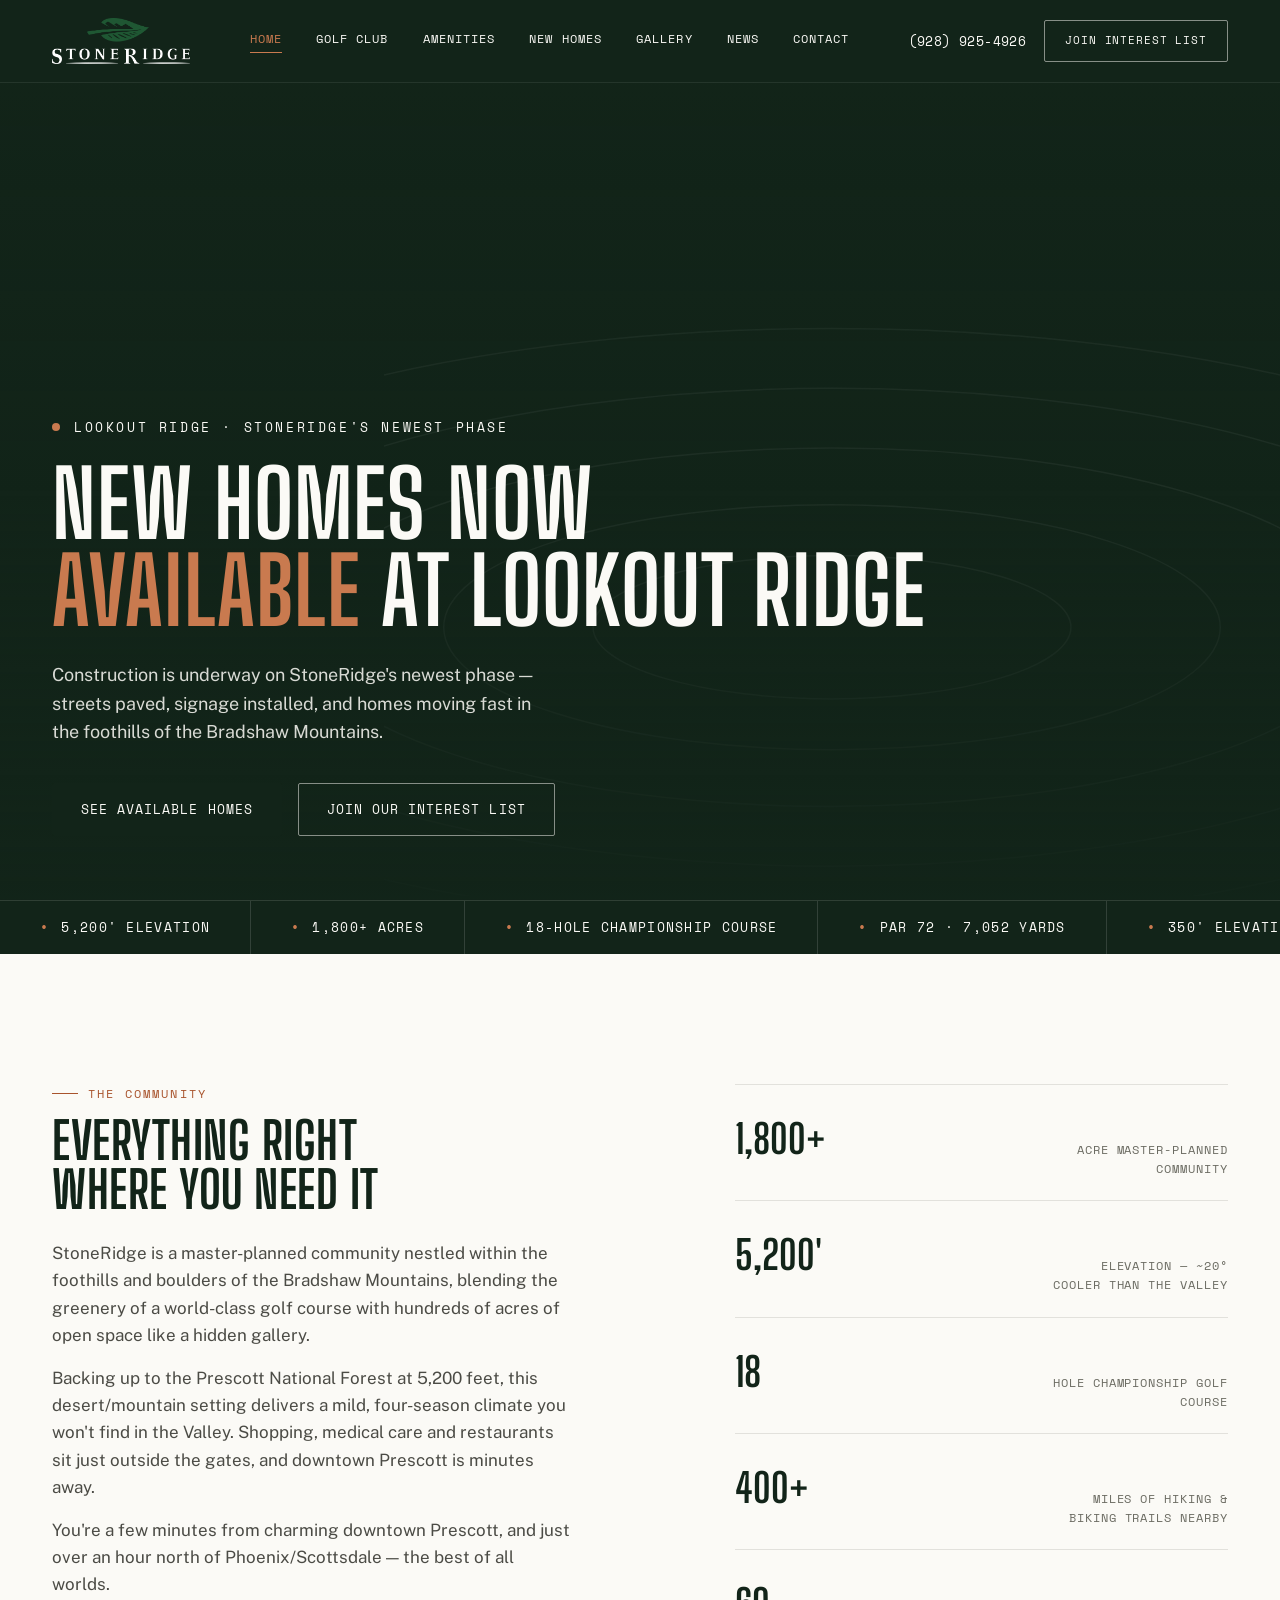
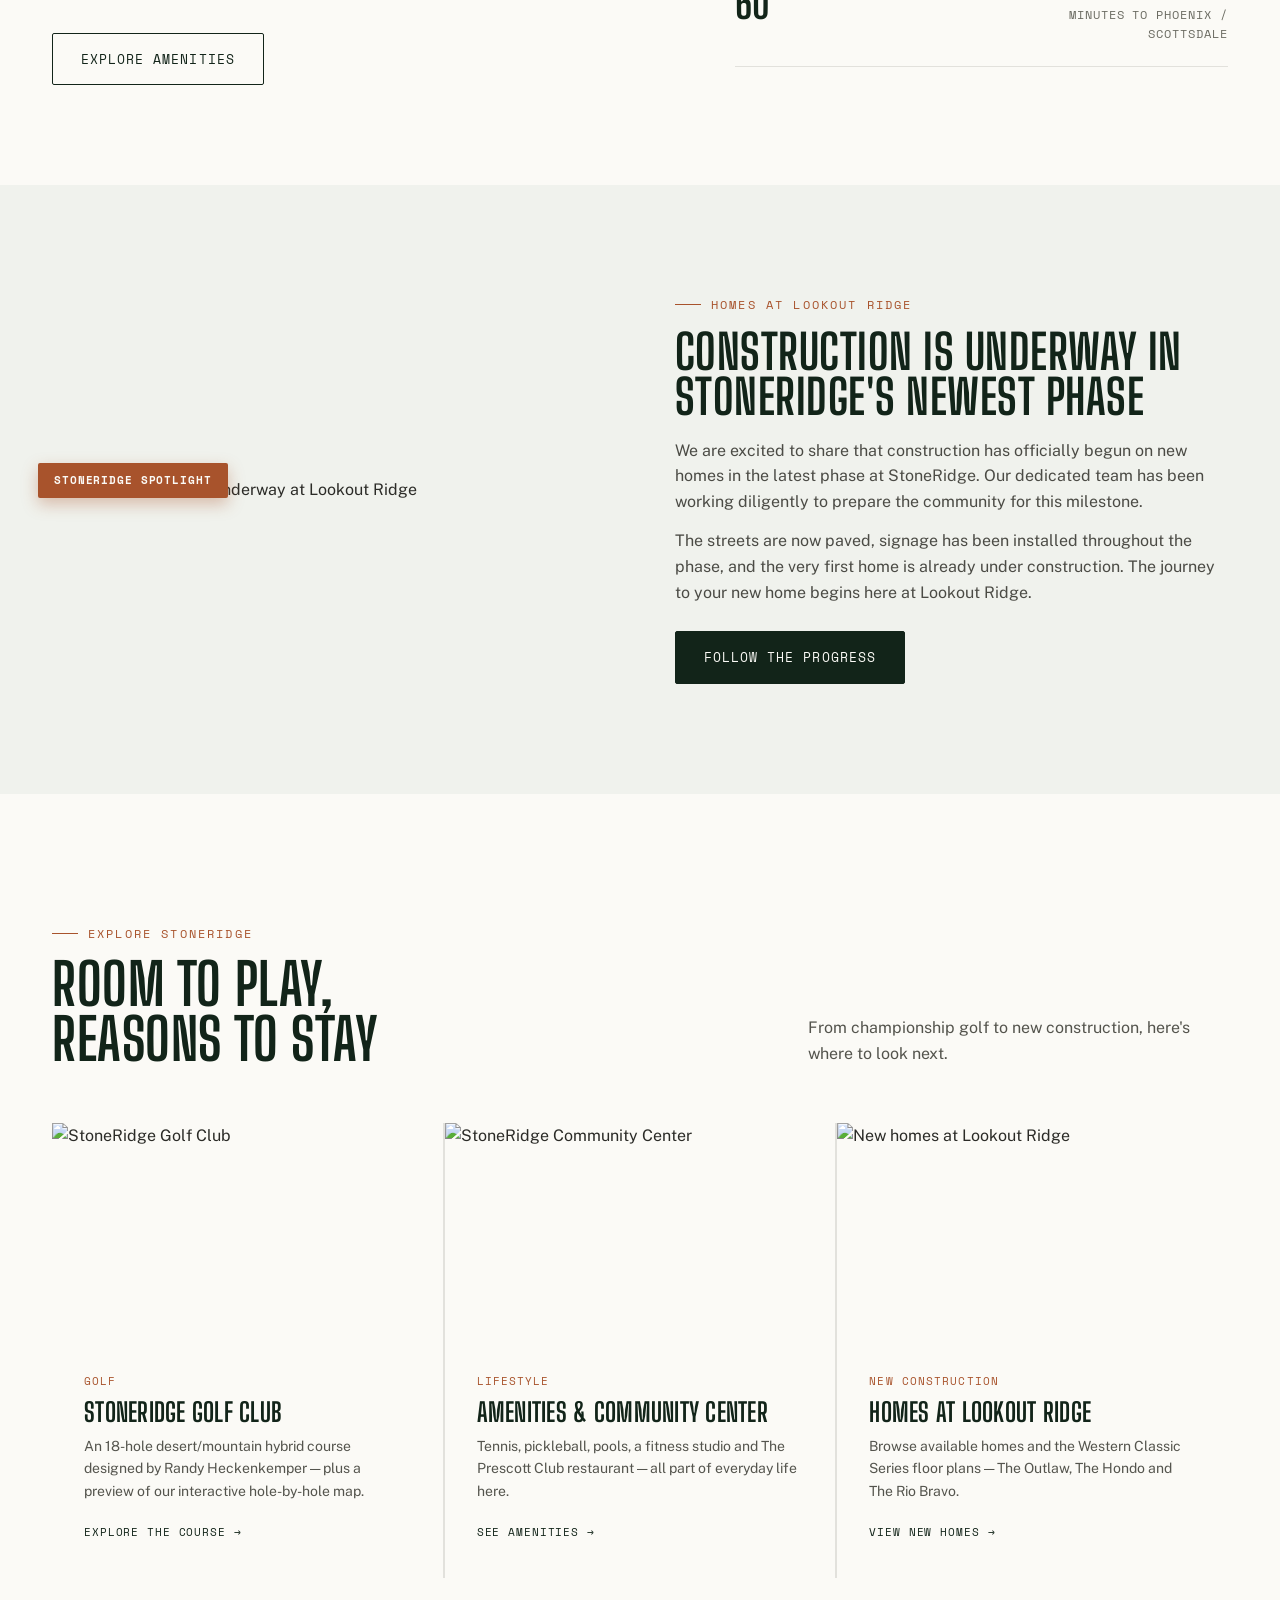
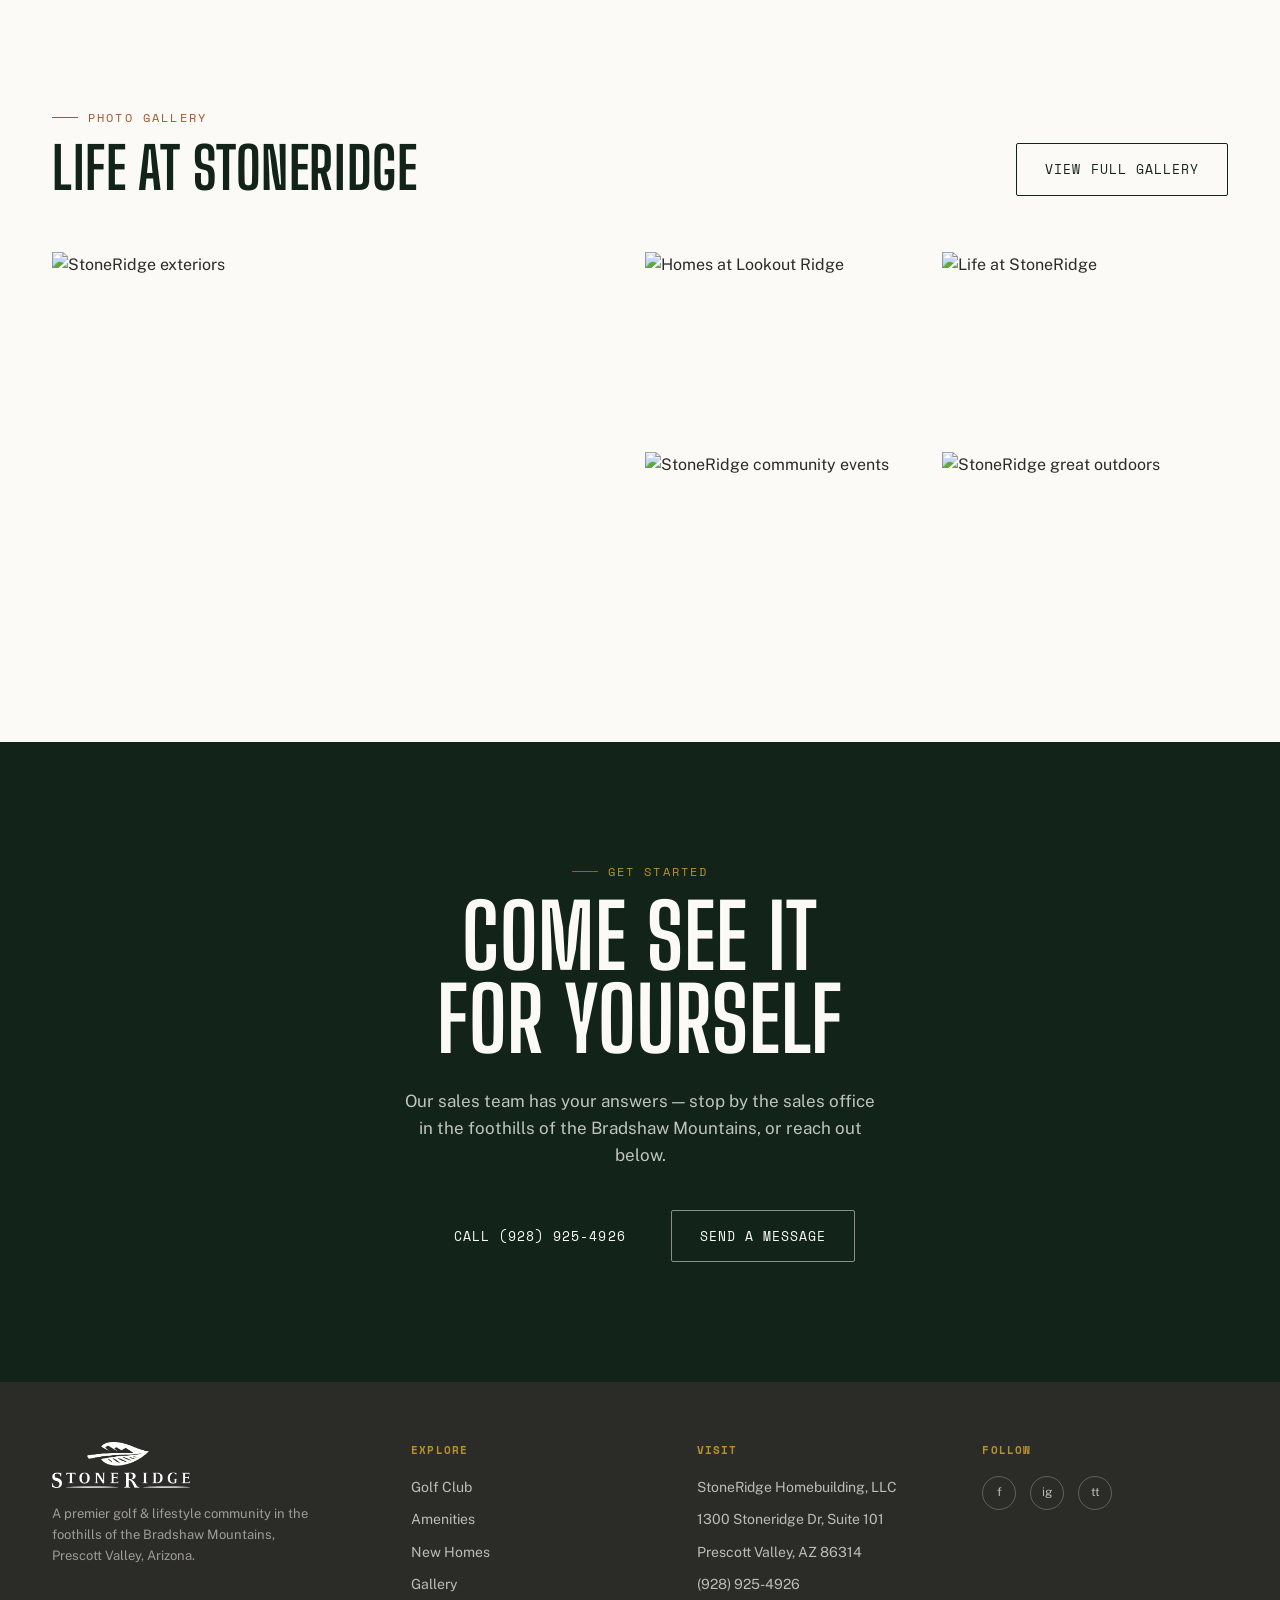
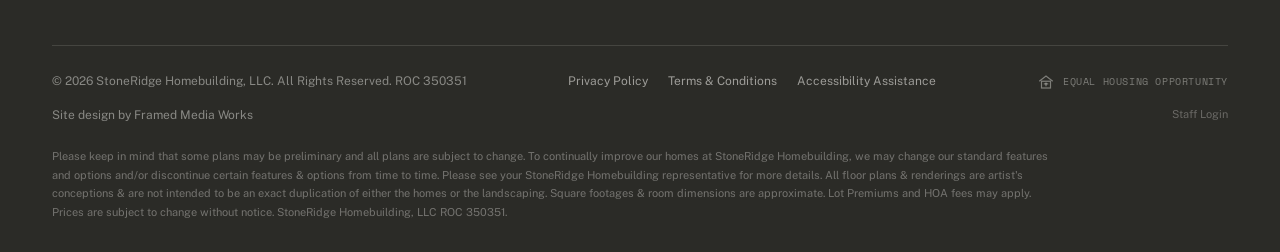
==== commit 9f91ae8f: "Create index.html" ====
--- a/index.html
+++ b/index.html
@@ -35,9 +35,11 @@
 </header>
 
 <section class="hero" id="top">
-  <video class="hero-video" autoplay muted loop playsinline poster="https://dlqxt4mfnxo6k.cloudfront.net/stoneridgeaz.com/aHR0cHM6Ly9zMy5hbWF6b25hd3MuY29tL2J1aWxkZXJjbG91ZC9mZTkyZGUzYTQyYTE5ZjgwYjQ0NTRmMjgwMTBiMTljNC5qcGVn/1200/1200">
-    <source src="https://s3.amazonaws.com/buildercloud/4cd94a18edd089f6a15678c3bdba59fe.mp4" type="video/mp4">
-  </video>
+  <div class="hero-video" style="background-image:url('https://dlqxt4mfnxo6k.cloudfront.net/stoneridgeaz.com/aHR0cHM6Ly9zMy5hbWF6b25hd3MuY29tL2J1aWxkZXJjbG91ZC9mZTkyZGUzYTQyYTE5ZjgwYjQ0NTRmMjgwMTBiMTljNC5qcGVn/1200/1200');">
+    <iframe src="https://player.vimeo.com/video/1211716131?background=1&amp;badge=0&amp;autopause=0&amp;player_id=0&amp;app_id=58479&amp;autoplay=1&amp;muted=1&amp;loop=1"
+      frameborder="0" allow="autoplay; fullscreen; picture-in-picture"
+      referrerpolicy="strict-origin-when-cross-origin" title="StoneRidge community video"></iframe>
+  </div>
   <div class="hero-scrim"></div>
   <div class="hero-content">
     <div class="wrap">
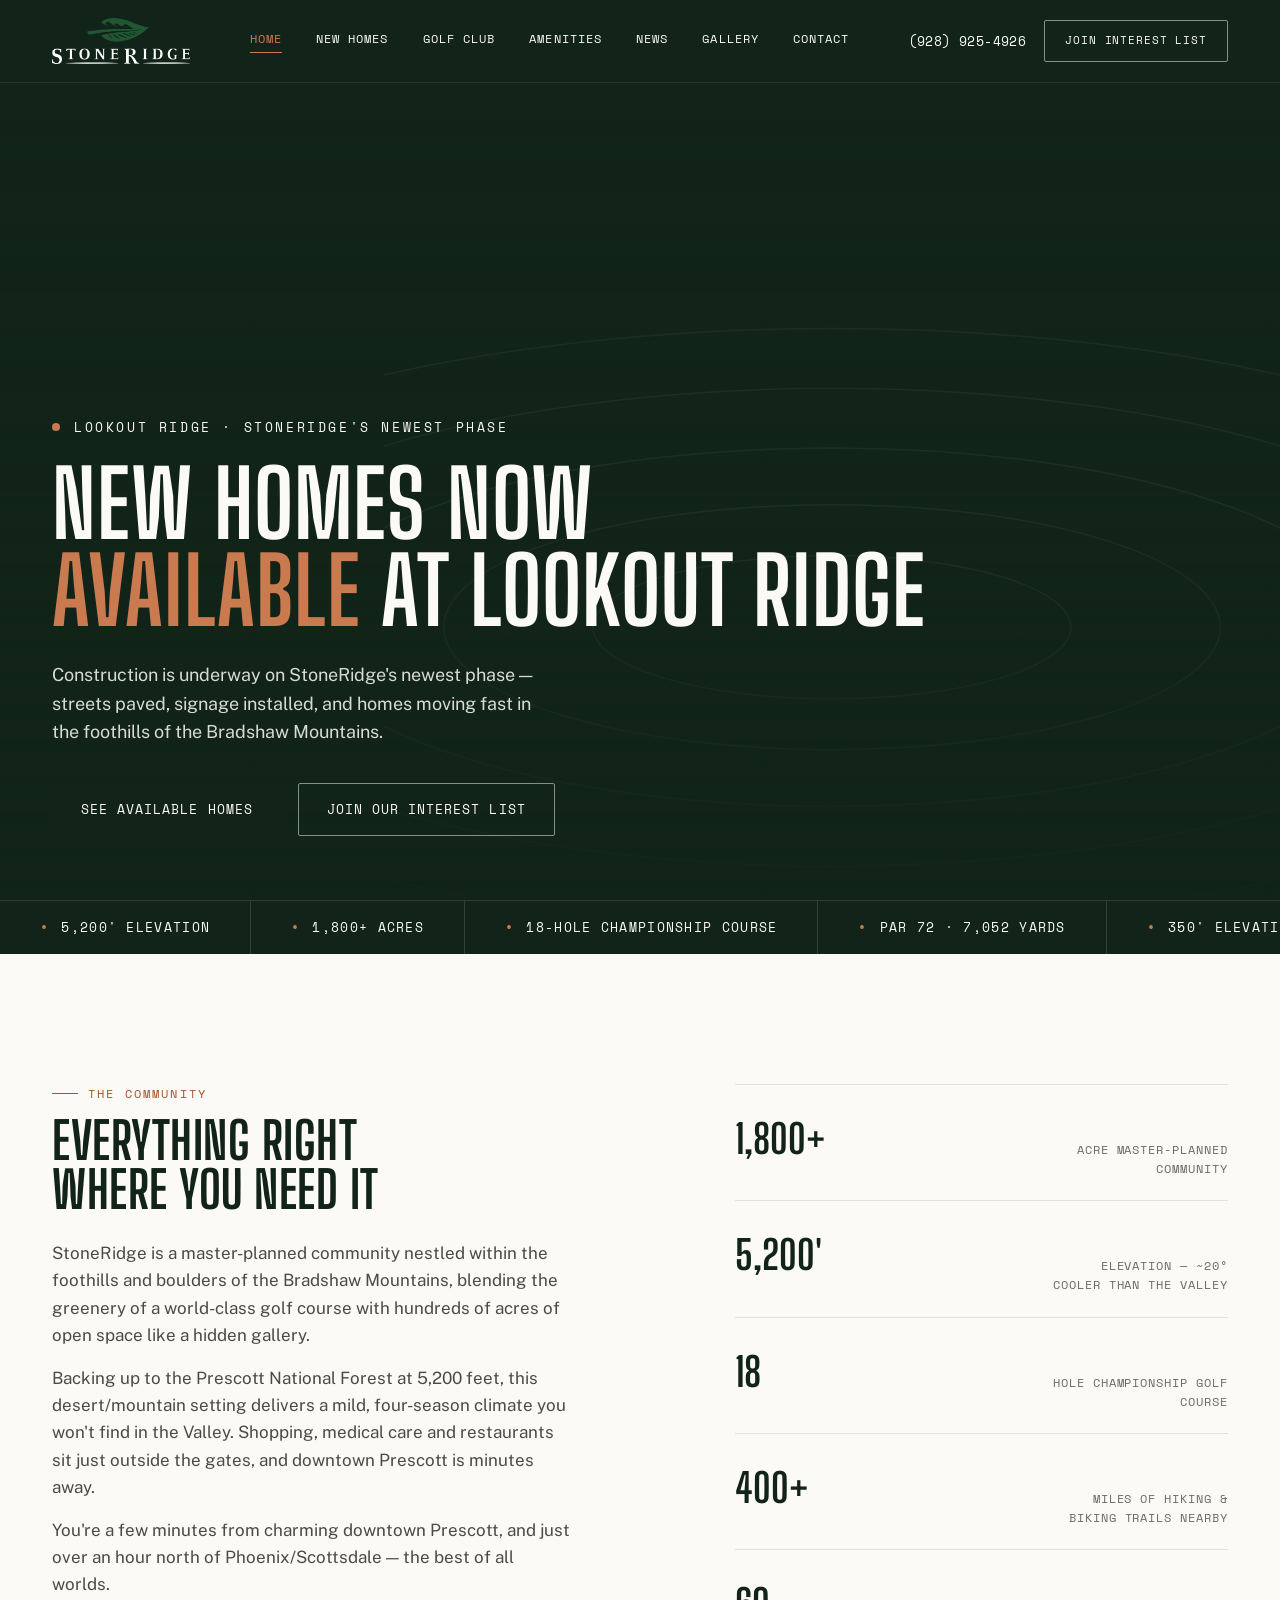
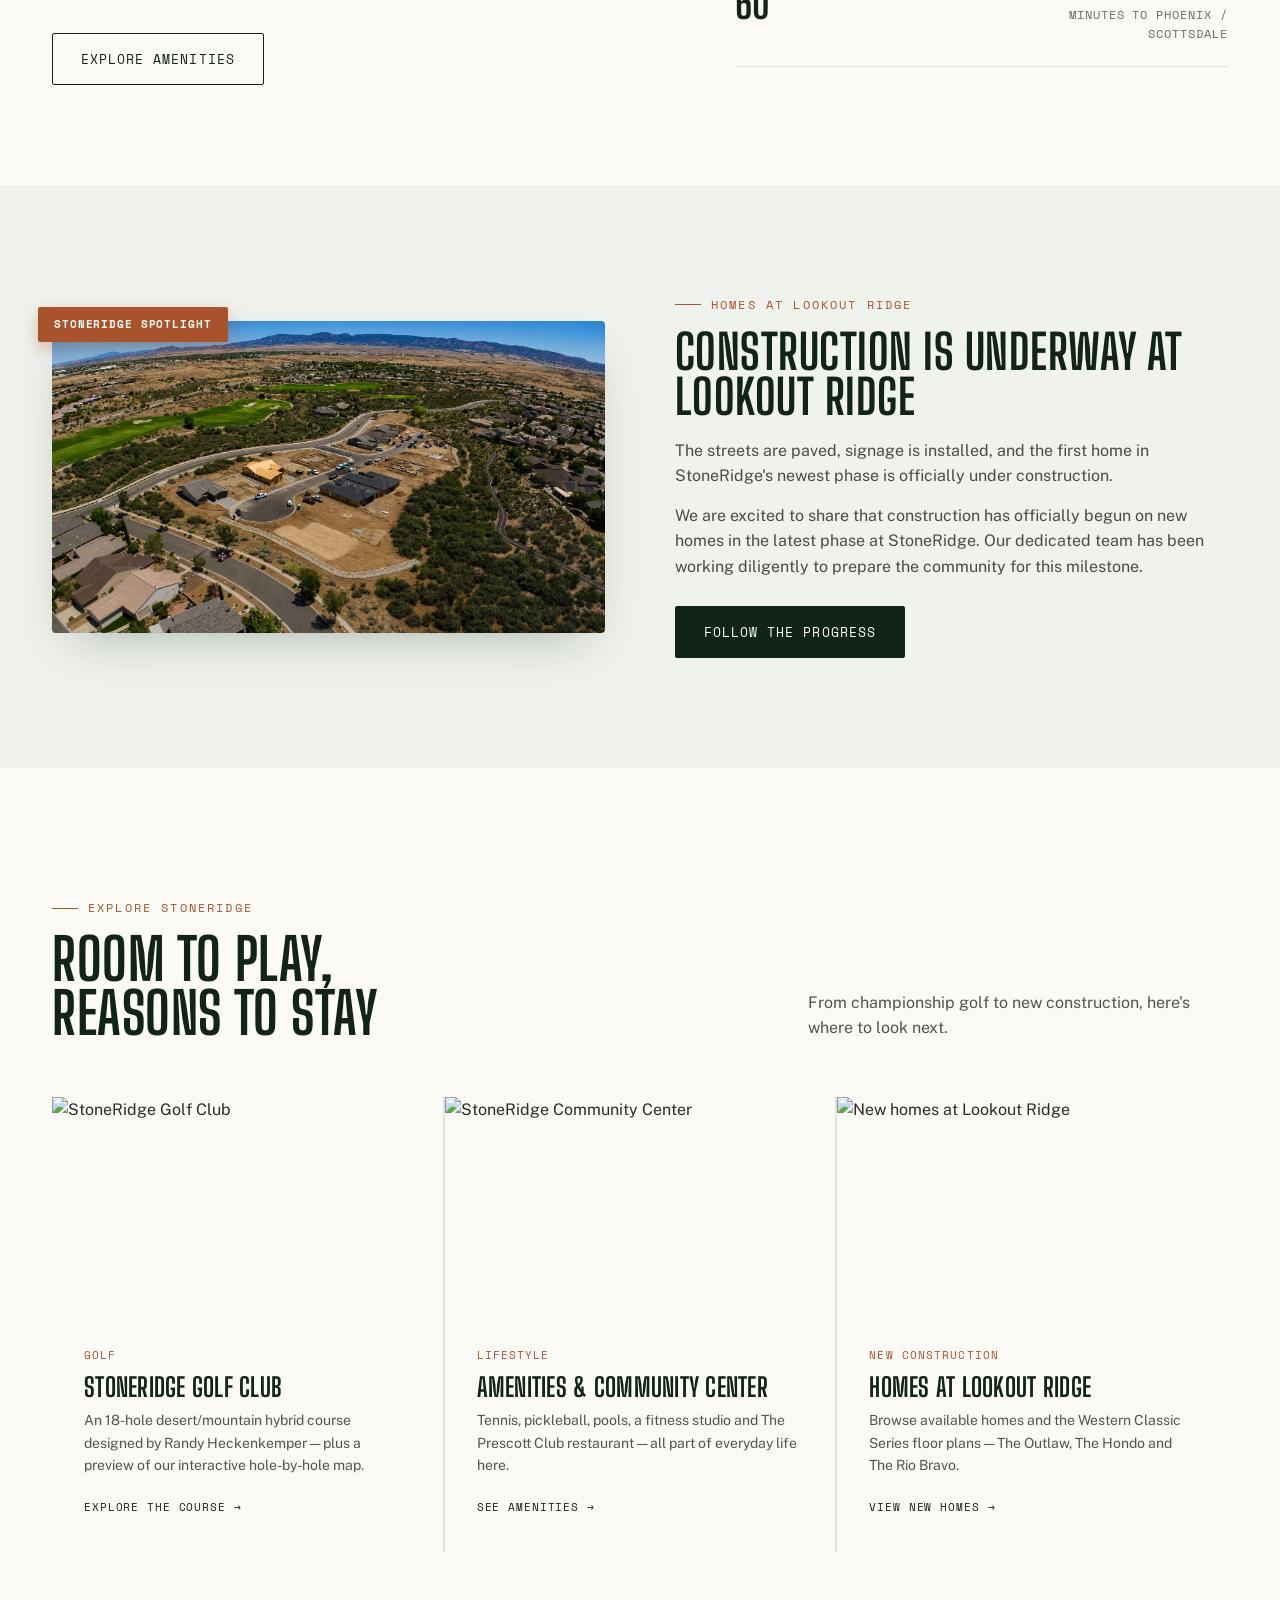
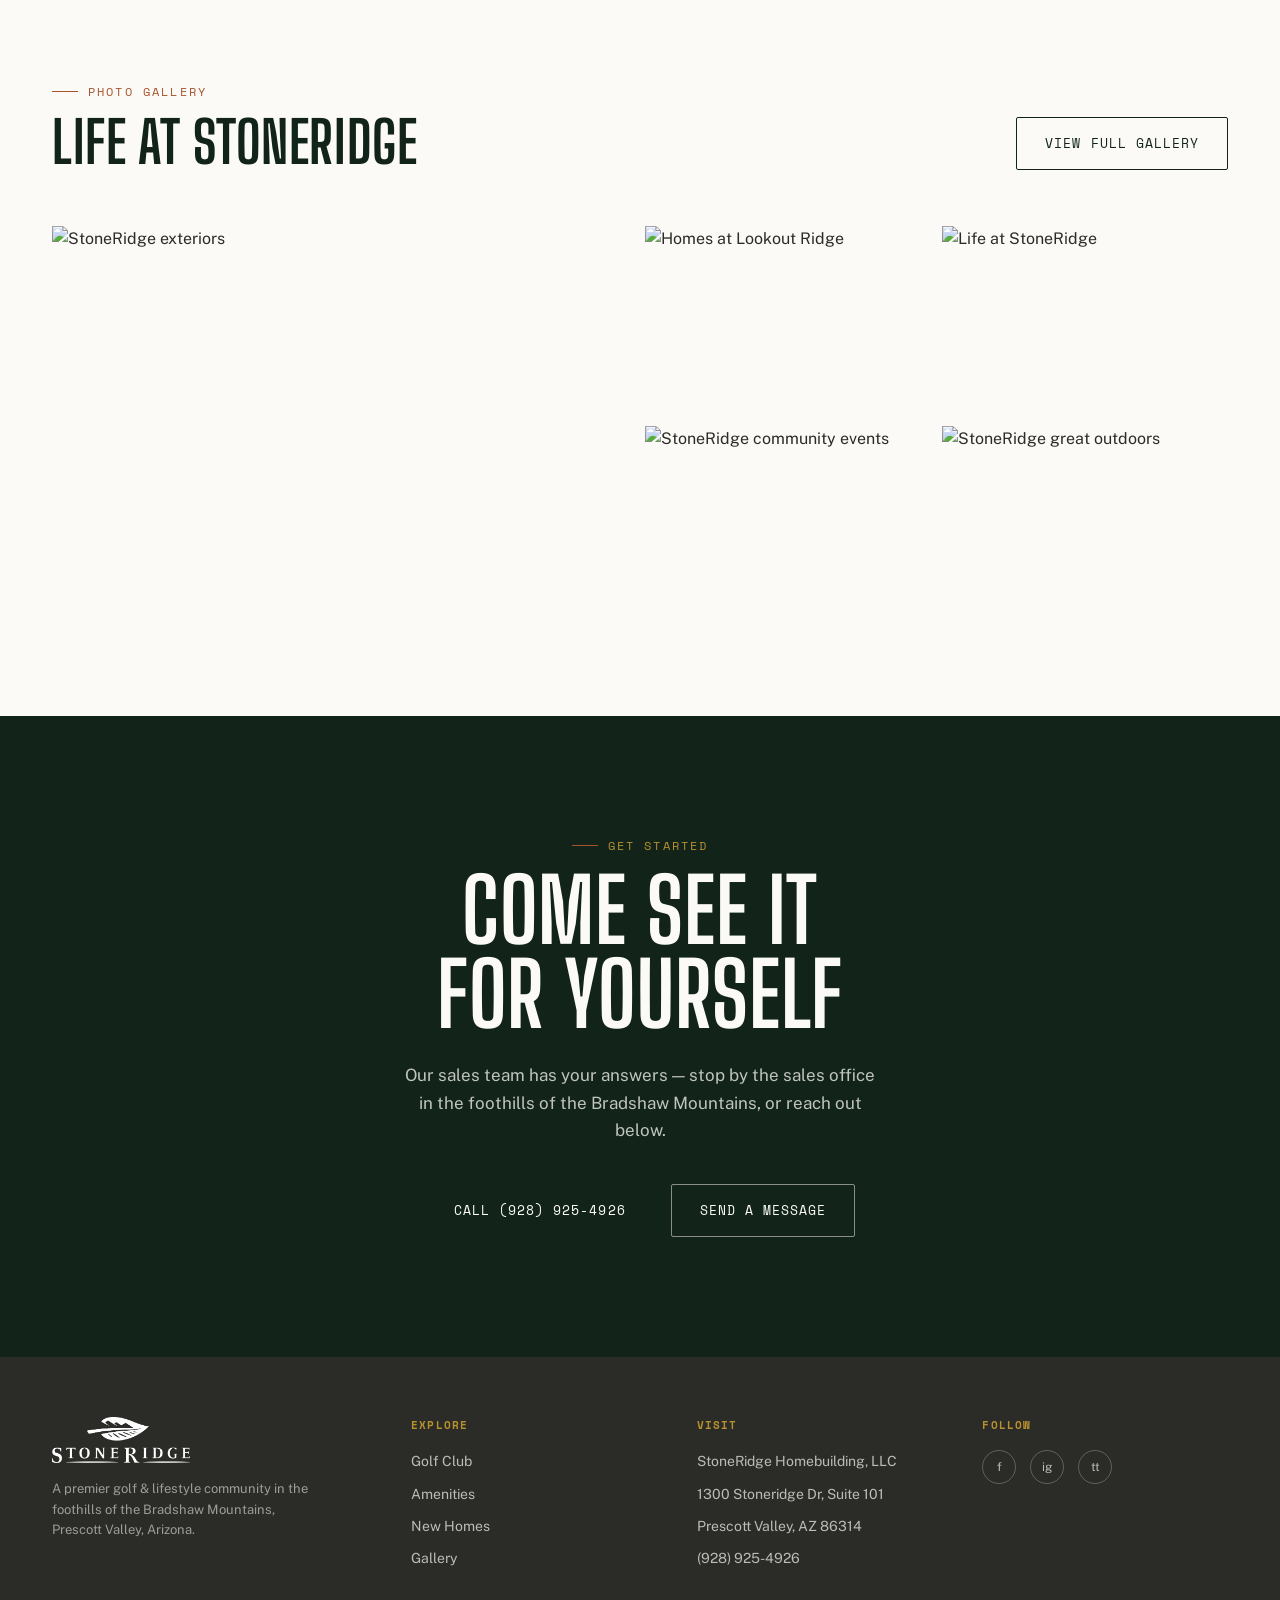
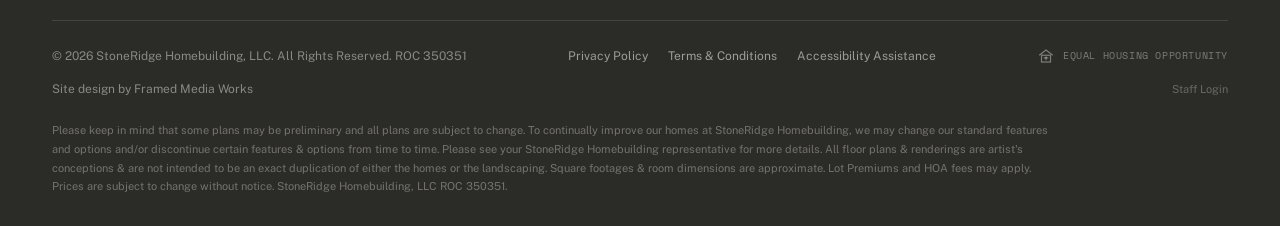
==== commit 9a30e2db: "Create index.html" ====
--- a/index.html
+++ b/index.html
@@ -216,5 +216,6 @@
 </footer>
 
 <script src="site.js"></script>
+<script src="spotlight-render.js"></script>
 </body>
 </html>
--- a/styles.css
+++ b/styles.css
@@ -140,6 +140,16 @@
   width:100%; height:100%;
   object-fit:cover;
   z-index:0;
+  overflow:hidden;
+  background-size:cover; background-position:center;
+}
+/* Vimeo background: scale the 16:9 iframe so it always covers the hero */
+.hero-video iframe{
+  position:absolute; top:50%; left:50%;
+  transform:translate(-50%, -50%);
+  width:100vw; height:56.25vw;
+  min-height:100vh; min-width:177.78vh;
+  border:0; pointer-events:none;
 }
 .hero-scrim{
   position:absolute; inset:0;
@@ -187,6 +197,30 @@
 .hero h1 em{font-style:normal; color:var(--canyon-light);}
 .hero-sub{color:rgba(251,250,246,0.85); font-size:18px; max-width:500px; margin:26px 0 36px; font-weight:400;}
 .hero-ctas{display:flex; gap:16px; flex-wrap:wrap;}
+
+/* ---------- PAGE HEADER VIDEO (interior hero) ---------- */
+.page-header.has-video{
+  min-height:68vh;
+  display:flex; align-items:flex-end;
+  padding:190px 0 74px;
+}
+.page-header.has-video .wrap{width:100%; position:relative; z-index:2;}
+.page-header-video{
+  position:absolute; inset:0; overflow:hidden; z-index:0;
+  background-size:cover; background-position:center;
+}
+.page-header-video iframe{
+  position:absolute; top:50%; left:50%;
+  transform:translate(-50%, -50%);
+  width:100vw; height:56.25vw;
+  min-height:100%; min-width:177.78vh;
+  border:0; pointer-events:none;
+}
+.page-header-scrim{
+  position:absolute; inset:0; z-index:1;
+  background:linear-gradient(to top, rgba(18,36,25,0.93) 0%, rgba(18,36,25,0.45) 55%, rgba(18,36,25,0.78) 100%);
+}
+@media (max-width: 700px){ .page-header.has-video{min-height:56vh; padding:150px 0 54px;} }
 
 /* ---------- PAGE HEADER (interior pages) ---------- */
 .page-header{
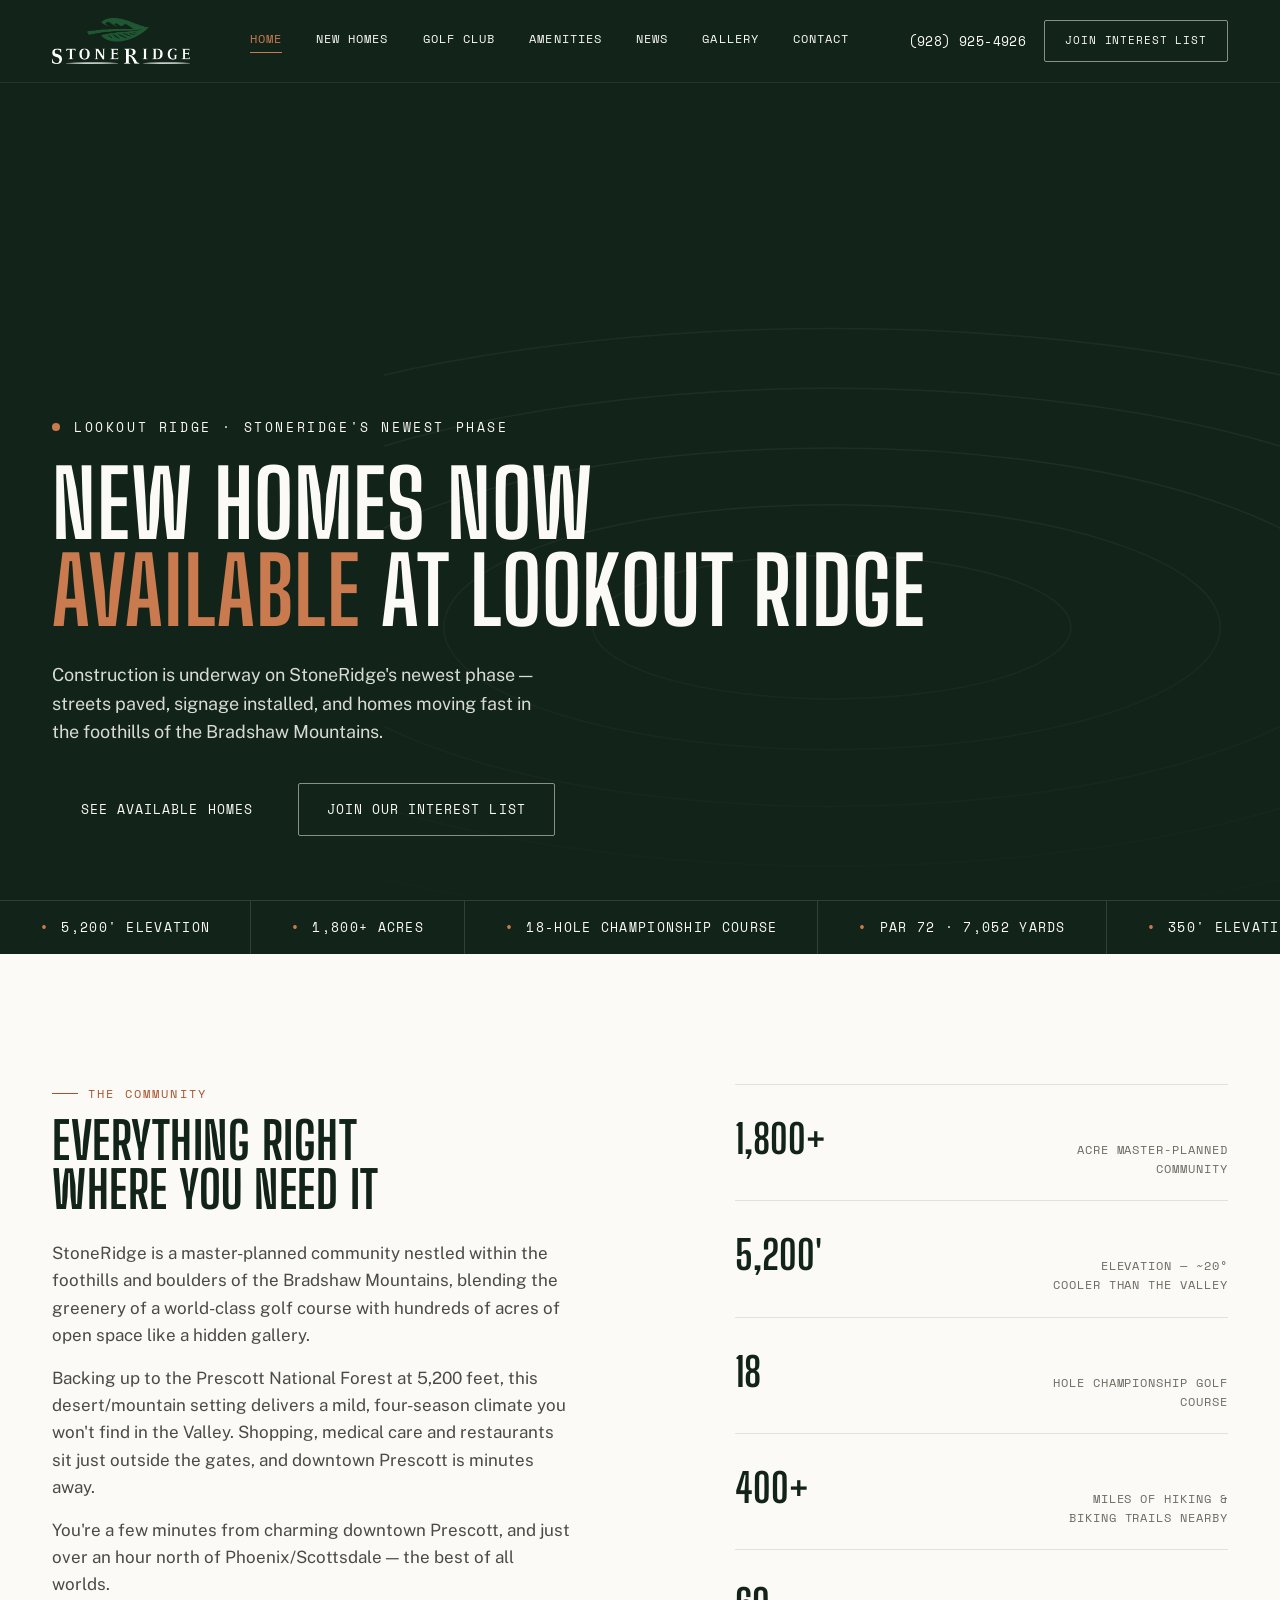
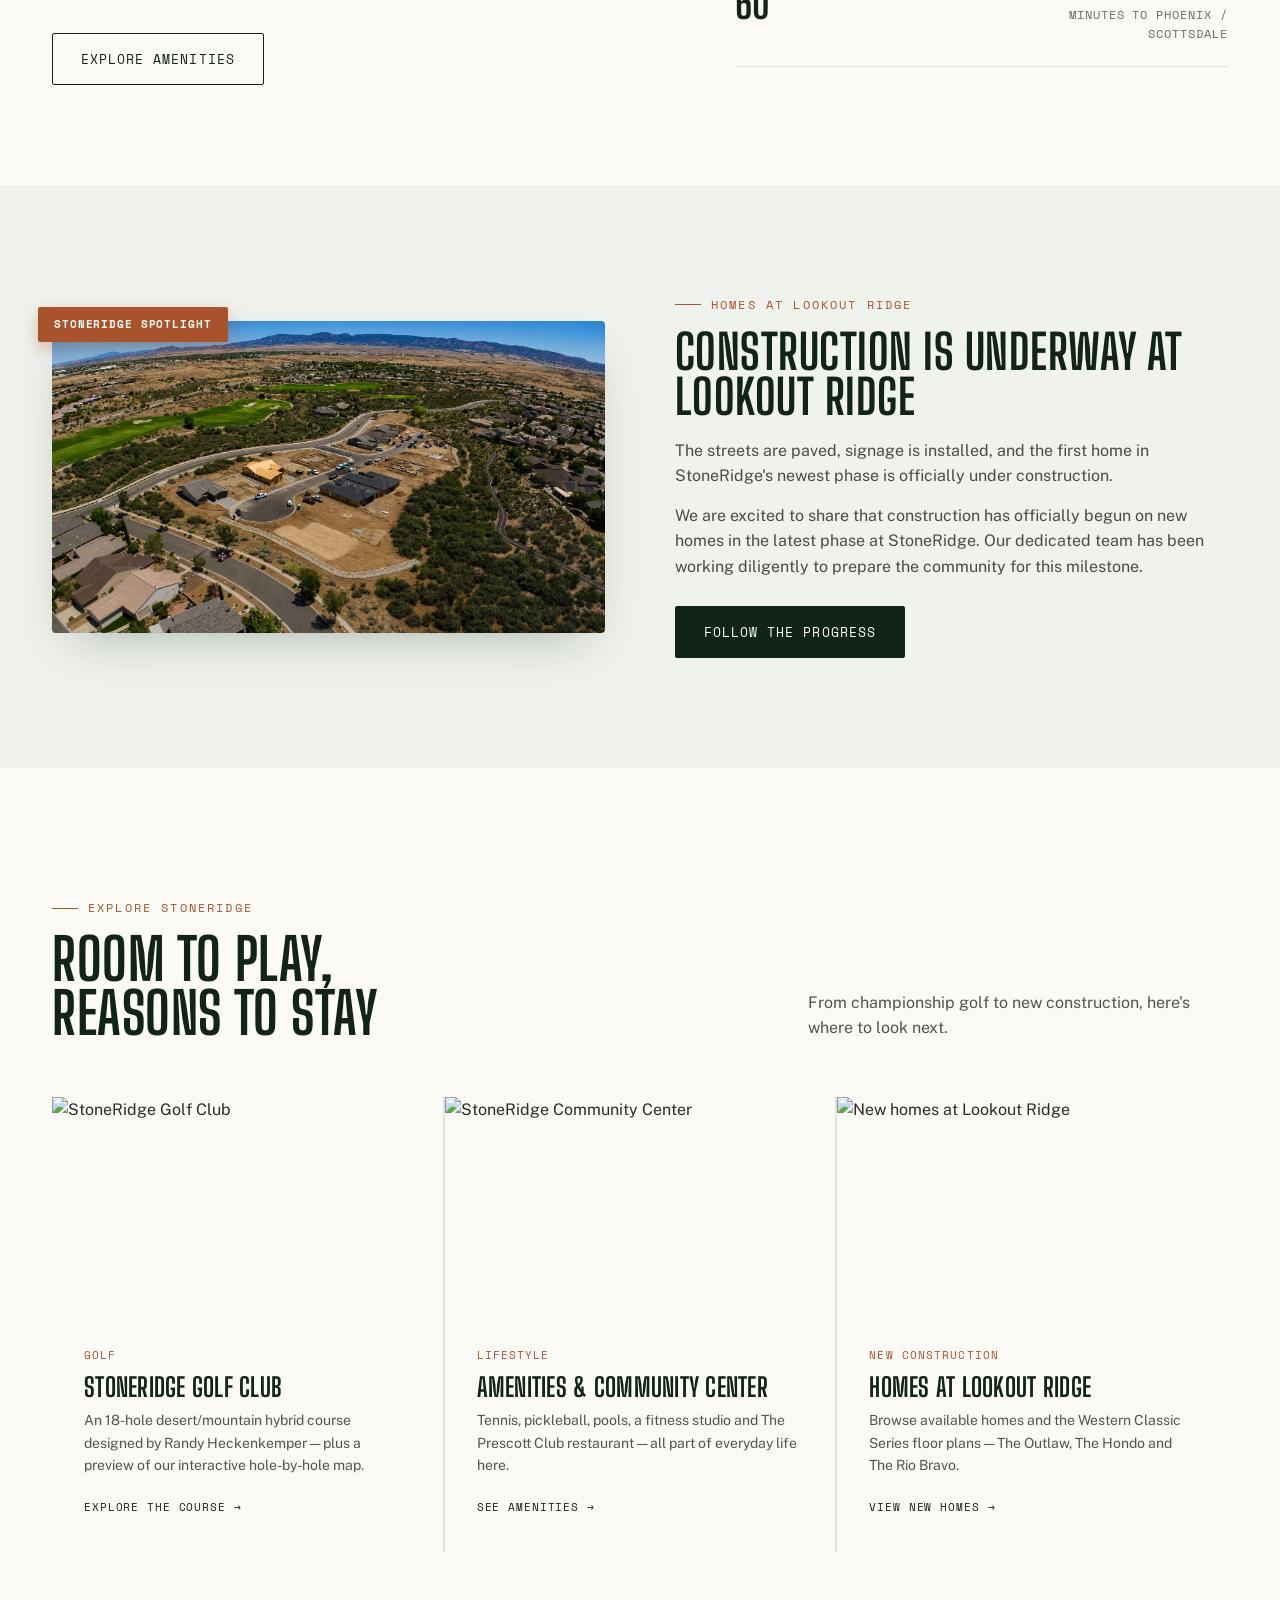
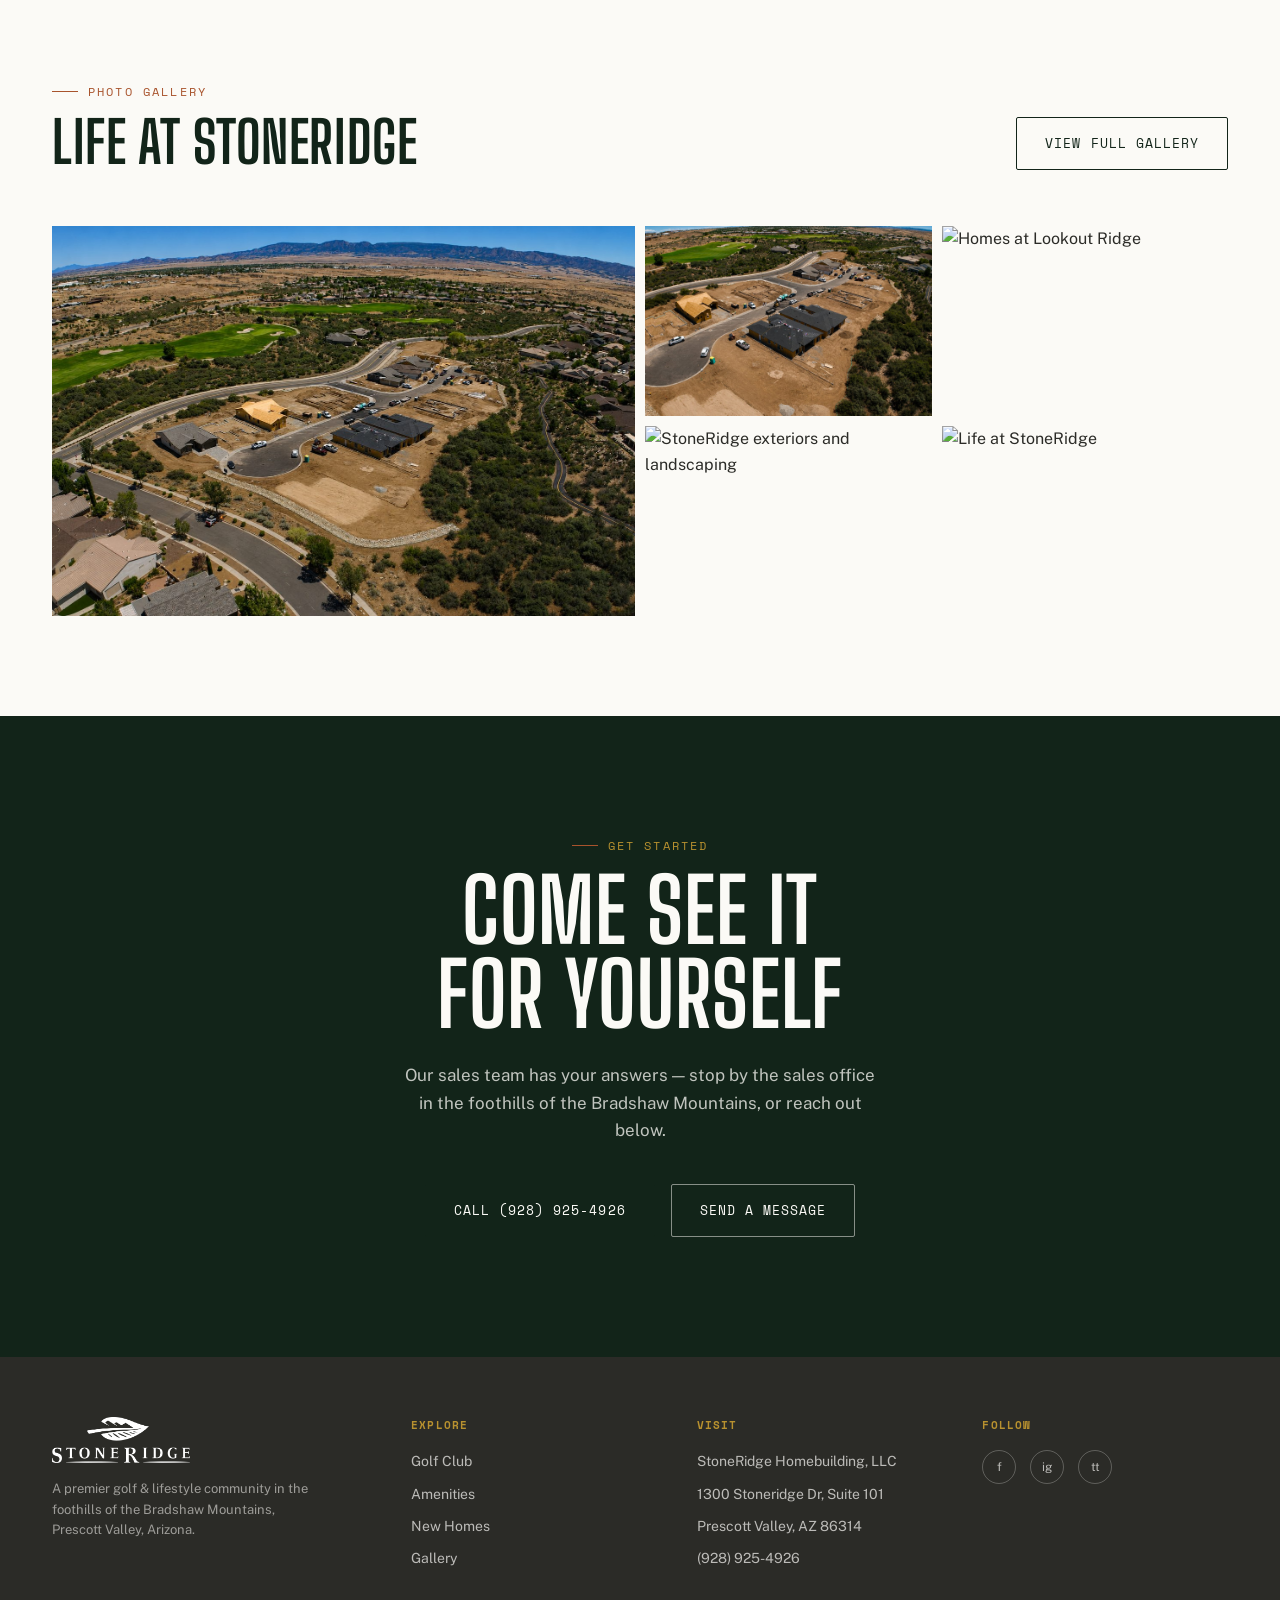
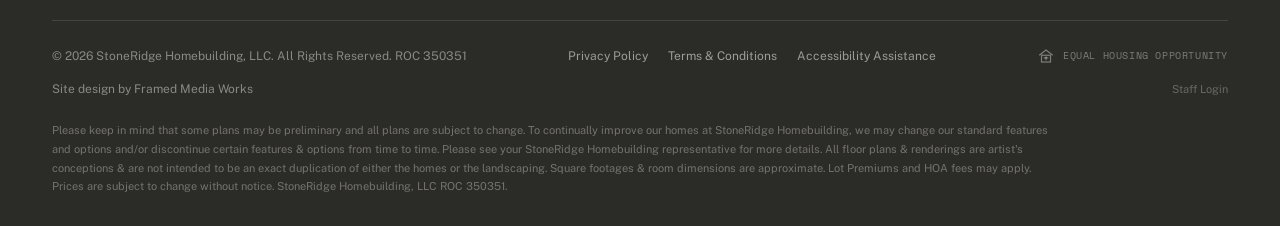
==== commit 749f0f69: "Home page: gallery section now shows the newest Site Manager photos" ====
--- a/index.html
+++ b/index.html
@@ -144,7 +144,7 @@
       </div>
       <a href="gallery.html" class="btn btn-line">View Full Gallery</a>
     </div>
-    <div class="reveal gal-grid">
+    <div class="reveal gal-grid" id="homeGalGrid">
       <a href="gallery.html"><img src="https://dlqxt4mfnxo6k.cloudfront.net/stoneridgeaz.com/aHR0cHM6Ly9zMy5hbWF6b25hd3MuY29tL2J1aWxkZXJjbG91ZC84NWZhNGJhYWIwMTkyYTM4ZWUxYTkwYjQyMjZkYTc2NS5qcGVn/exact/webp/600/400" alt="StoneRidge exteriors" loading="lazy"></a>
       <a href="gallery.html"><img src="https://dlqxt4mfnxo6k.cloudfront.net/stoneridgeaz.com/aHR0cHM6Ly9zMy5hbWF6b25hd3MuY29tL2J1aWxkZXJjbG91ZC84OTZjNGMxN2I1YjY0ZDI0NjM1M2QxNGMyM2ExODU1OC5qcGVn/exact/webp/600/400" alt="Homes at Lookout Ridge" loading="lazy"></a>
       <a href="gallery.html"><img src="https://dlqxt4mfnxo6k.cloudfront.net/stoneridgeaz.com/aHR0cHM6Ly9zMy5hbWF6b25hd3MuY29tL2J1aWxkZXJjbG91ZC9jNjJhMzlmMDJiMDMyZDU4MjZkNjAzMTY3MjY1ZTQ4My5qcGVn/exact/webp/600/400" alt="Life at StoneRidge" loading="lazy"></a>
@@ -217,5 +217,23 @@
 
 <script src="site.js"></script>
 <script src="spotlight-render.js"></script>
+<script>
+/* Home page gallery: show the newest photos added through the Site Manager */
+(function () {
+  var grid = document.getElementById('homeGalGrid');
+  if (!grid) return;
+  function esc(s) { var d = document.createElement('div'); d.textContent = s == null ? '' : s; return d.innerHTML; }
+  fetch('content/gallery.json')
+    .then(function (r) { return r.json(); })
+    .then(function (data) {
+      var photos = (data.gallery || []).filter(function (p) { return p && p.image; }).slice(0, 5);
+      if (!photos.length) return;
+      grid.innerHTML = photos.map(function (p) {
+        return '<a href="gallery.html"><img src="' + esc(p.image) + '" alt="' + esc(p.caption || 'Life at StoneRidge') + '" loading="lazy"></a>';
+      }).join('');
+    })
+    .catch(function () {});
+})();
+</script>
 </body>
 </html>
